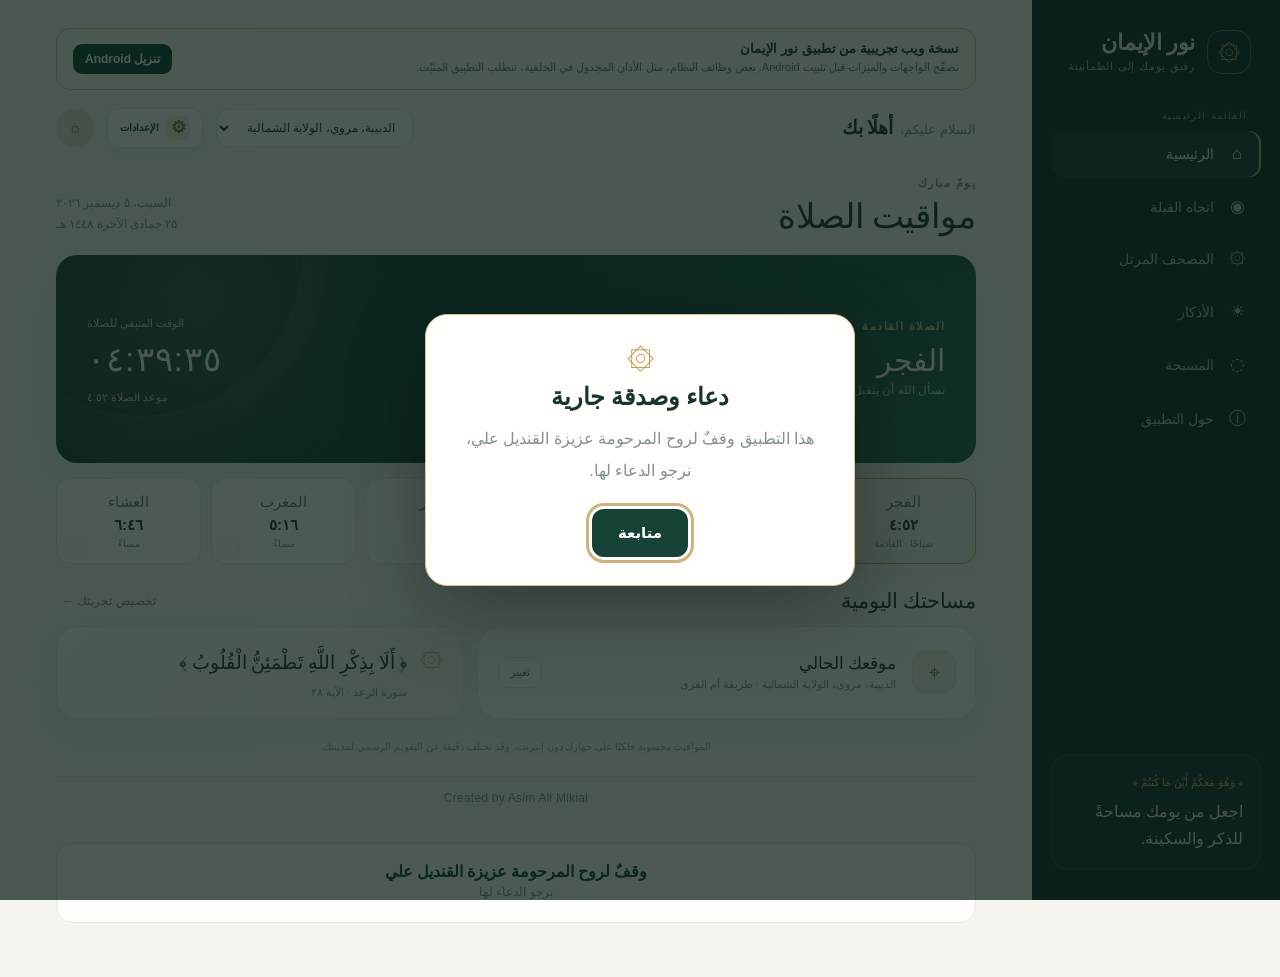
==== demo/index.html @ d931c69f "Add faithful interactive web demo of Android app" ====
<!doctype html>
<html lang="ar" dir="rtl">
<head>
<meta http-equiv="Content-Security-Policy" content="default-src 'self' data: blob: https:; script-src 'self'; style-src 'self' 'unsafe-inline' https://fonts.googleapis.com; font-src 'self' data: https://fonts.gstatic.com; img-src 'self' data: blob: https:; media-src 'self' data: blob: https:; connect-src 'self' https:; frame-src 'none'; object-src 'none'; base-uri 'self'; form-action 'self'">
<meta charset="utf-8">
<meta name="viewport" content="width=device-width,initial-scale=1">
<meta name="theme-color" content="#102c26">
<title>نور الإيمان | رفيق يومك</title>
<link rel="preconnect" href="https://fonts.googleapis.com">
<link rel="preconnect" href="https://fonts.gstatic.com" crossorigin>
<link href="https://fonts.googleapis.com/css2?family=Amiri:wght@400;700&family=Amiri+Quran&family=DM+Sans:wght@400;500;600;700&display=swap" rel="stylesheet">

<link rel="stylesheet" href="styles/noor-aliman.css">
<style>.web-demo-banner{display:flex;align-items:center;justify-content:space-between;gap:16px;margin:0 0 18px;padding:12px 16px;border:1px solid #d8c18e;border-radius:14px;background:#fbf7e9;color:#17352e}.web-demo-banner span{display:grid;gap:2px}.web-demo-banner strong{font-size:13px}.web-demo-banner small{font-size:11px;color:#65766d;line-height:1.7}.web-demo-banner a{white-space:nowrap;background:#174238;color:#fffefa;text-decoration:none;padding:8px 12px;border-radius:9px;font-size:12px;font-weight:700}@media(max-width:600px){.web-demo-banner{align-items:flex-start;flex-direction:column;gap:8px}.web-demo-banner a{align-self:flex-start}}</style></head>
<body>
<div class="shell">
<aside class="sidebar">
  <div class="brand"><div class="brand-mark">۞</div><div><strong>نور الإيمان</strong><small>رفيق يومك إلى الطمأنينة</small></div></div>
  <div><div class="nav-label">القائمة الرئيسية</div><nav class="nav">
    <button class="active" data-page="home"><i>⌂</i>الرئيسية</button><button data-page="qibla"><i>◉</i>اتجاه القبلة</button><button data-page="quran"><i>۞</i>المصحف المرتل</button><button data-page="adhkar"><i>☀</i>الأذكار</button><button data-page="tasbeeh"><i>◌</i>المسبحة</button><button data-page="about"><i>ⓘ</i>حول التطبيق</button>
  </nav></div>
  <div class="side-bottom"><span>﴿ وَهُوَ مَعَكُمْ أَيْنَ مَا كُنتُمْ ﴾</span><p>اجعل من يومك مساحةً للذكر والسكينة.</p></div>
</aside>
<main class="main">
  <div class="web-demo-banner" role="note"><span><strong>نسخة ويب تجريبية من تطبيق نور الإيمان</strong><small>تصفّح الواجهات والميزات قبل تثبيت Android. بعض وظائف النظام، مثل الأذان المجدول في الخلفية، تتطلب التطبيق المثبّت.</small></span><a href="https://github.com/asimalimikial-rgb/Noor-aliman/releases/tag/v1.22.2" target="_blank" rel="noopener">تنزيل Android</a></div>
  <header class="topbar"><div class="greeting">السلام عليكم،<strong>أهلًا بك</strong></div><div class="profile"><select class="city-select" aria-label="المدينة"></select><button class="settings-shortcut" type="button" data-page="settings" aria-label="فتح الإعدادات" title="الإعدادات"><span aria-hidden="true">⚙</span><small>الإعدادات</small></button><div class="avatar">☼</div></div></header>
  <section class="page active" id="home">
    <div class="title-row"><div><div class="eyebrow">يومٌ مبارك</div><h1>مواقيت الصلاة</h1></div><div class="date"><span id="gregDate"></span><br><span id="hijriDate"></span></div></div>
    <section class="hero"><div class="hero-copy"><div class="eyebrow">الصلاة القادمة</div><h2 id="nextName">المغرب</h2><p>نسأل الله أن يتقبل منكم صالح الأعمال</p></div><div class="countdown"><span>الوقت المتبقي للصلاة</span><strong id="timer">٠٢:١٨:٤٥</strong><small>بعد أذان المغرب يحلو الدعاء</small></div></section>
    <div class="prayer-strip" id="prayers">
      <div class="prayer"><span class="pname">الفجر</span><strong>٤:٣٨</strong><small>صباحًا</small></div><div class="prayer"><span class="pname">الشروق</span><strong>٥:٥٥</strong><small>صباحًا</small></div><div class="prayer"><span class="pname">الظهر</span><strong>١١:٣٦</strong><small>ظهرًا</small></div><div class="prayer"><span class="pname">العصر</span><strong>٢:٤٧</strong><small>عصرًا</small></div><div class="prayer next"><span class="pname">المغرب</span><strong>٥:٢٢</strong><small>مساءً · القادمة</small></div><div class="prayer"><span class="pname">العشاء</span><strong>٦:٣٦</strong><small>مساءً</small></div>
    </div>
    <div class="section-head"><h3>مساحتك اليومية</h3><button class="text-button" data-goto="settings">تخصيص تجربتك ←</button></div>
    <div class="grid-two"><article class="card location-card"><div class="mini-icon">⌖</div><div><h4>موقعك الحالي</h4><p id="locInfo"></p></div><button class="edit" data-goto="settings">تغيير</button></article><article class="card daily-verse"><div class="ornament">۞</div><div><blockquote>﴿ أَلَا بِذِكْرِ اللَّهِ تَطْمَئِنُّ الْقُلُوبُ ﴾</blockquote><small>سورة الرعد · الآية ٢٨</small></div></article></div>
    <p class="notice">المواقيت محسوبة فلكيًا على جهازك دون إنترنت، وقد تختلف دقيقة عن التقويم الرسمي لمدينتك.</p>
  </section>
  <section class="page" id="qibla"><div class="title-row"><div><div class="eyebrow">وجهتك إلى البيت الحرام</div><h1>اتجاه القبلة</h1></div><div class="pill">● محسوب فلكيًا</div></div><div class="card qibla-layout"><div class="compass"><span class="north">شمال</span><i class="needle" id="needle"></i><div class="kaaba">✦</div></div><div class="qibla-info"><div class="eyebrow">من موقعك الحالي</div><div class="big"><span id="qDeg"></span> <span id="qDir" style="font-size:15px;color:#82938b"></span></div><p>اتجه نحو السهم للوصول إلى القبلة.<br>المسافة إلى الكعبة المشرفة: <strong id="qDist"></strong></p><span class="pill" id="qCity"></span><p style="font-size:10px;margin-top:15px">حرّك الهاتف بشكل الرقم ٨ لمعايرة البوصلة عند الحاجة.</p><p class="compass-status" id="compassStatus" role="status" aria-live="polite">البوصلة غير مفعّلة</p><button class="compass-enable" id="compassCalibrate" type="button">إرشادات معايرة البوصلة</button><button class="compass-enable" id="compassPermission" type="button" hidden>تفعيل البوصلة</button></div></div><div class="qibla-actions"><button class="camera-cta" id="openQiblaCamera" type="button"><span aria-hidden="true">◉</span> عرض القبلة بالكاميرا</button><small>تعمل الكاميرا بعد إذنك فقط، ويمكن إغلاقها في أي وقت.</small></div><p class="notice">الزاوية محسوبة من الشمال الحقيقي بالدائرة العظمى إلى الكعبة.</p><div class="camera-ar" id="qiblaCamera" role="dialog" aria-modal="true" aria-label="اتجاه القبلة بالكاميرا" aria-hidden="true"><video id="qiblaCameraVideo" autoplay playsinline muted></video><div class="camera-ar-shade"></div><div class="camera-ar-top"><div><strong>اتبع السهم نحو القبلة</strong><small id="arCameraStatus" role="status">جارٍ فتح الكاميرا...</small></div><button class="camera-ar-close" id="closeQiblaCamera" type="button">إغلاق ×</button></div><div class="camera-ar-center" aria-hidden="true"><div class="camera-ar-ring"><div class="camera-ar-pointer" id="cameraArrow"><span class="camera-ar-pointerhead"></span><span class="camera-ar-pointershaft"></span></div><span class="camera-ar-marker">✦</span></div></div><div class="camera-ar-bottom"><span>اتجاه القبلة</span><strong id="arBearing"></strong><small>حرّك الهاتف ببطء حتى يستقر السهم باتجاه القبلة</small></div></div></section>
  <section class="page" id="quran">
    <div class="title-row quran-title-row"><div><div class="eyebrow">تلاوة وطمأنينة</div><h1>مصحف المدينة المنورة</h1></div><div class="rc-box"><select class="select" id="reciterSelect" aria-label="اختيار القارئ"><option value="ar.alafasy">مشاري العفاسي</option><option value="ar.abdurrahmaansudais">عبدالرحمن السديس</option><option value="ar.mahermuaiqly">ماهر المعيقلي</option></select><button class="select dl-open" id="dlOpen" type="button">⬇ تنزيل بدون إنترنت</button></div></div>
    <div class="quran-layout"><aside class="card surah-browser"><input class="surah-search" id="surahSearch" type="search" placeholder="ابحث عن سورة..." aria-label="ابحث عن سورة"><div class="surah-list" id="surahList"></div></aside>
      <article class="card quran-panel"><div class="page-navigation"><button id="previousPage" type="button">السابق</button><label class="page-jump">صفحة <input id="pageNumber" type="number" min="1" max="604" value="1" inputmode="numeric" aria-label="رقم الصفحة"> <span>من ٦٠٤</span></label><button id="goPage" type="button">اذهب</button><button id="nextPage" type="button">التالي</button></div><div class="quran-meta"><span id="pageSurahHeading">سورة الفاتحة</span><span id="pageInfo">صفحة ١</span></div><div class="player2"><button id="pPrev" type="button">السابقة</button><button id="pPlay" class="play" type="button" aria-label="تشغيل">▶</button><button id="pNext" type="button">التالية</button><div class="track"><i id="pBar" style="width:0"></i></div><select id="pRep" class="select" aria-label="تكرار الآية"><option value="1">تكرار ×١</option><option value="2">×٢</option><option value="3">×٣</option><option value="5">×٥</option></select><select id="pSpd" class="select" aria-label="السرعة"><option value="0.8">٠٫٨×</option><option value="1" selected>١×</option><option value="1.25">١٫٢٥×</option><option value="1.5">١٫٥×</option></select></div><p class="quran-status" id="quranStatus" role="status">يلزم الاتصال للتحميل أول مرة؛ الصفحات والتلاوات التي سبق تنزيلها تعمل دون اتصال.</p><div class="tafsir-tools"><label class="tafsir-switch" for="tafsirToggle"><input id="tafsirToggle" type="checkbox"><span>إظهار التفسير ومعاني الكلمات</span></label><span class="tafsir-hint" id="tafsirHint" role="status">اضغط على آية لعرض تفسيرها ومعاني الكلمات.</span></div><div class="mushaf-sheet" id="mushafSheet"><div class="mushaf-topline"><span id="mJuz"></span><span id="mSurah"></span></div><div class="mushaf-verses" id="pageVerses">نص الصفحة سيظهر هنا عند تحميله.</div><div class="mushaf-page-number" id="pageBadge">١</div></div><section class="tafsir-view" id="tafsirView" aria-live="polite" hidden><div class="tafsir-view-heading" id="tafsirAyahLabel"></div><details class="tafsir-card" open><summary>تفسير المختصر</summary><p id="tafsirMukhtasar">اختر آية لعرض التفسير.</p></details><details class="tafsir-card" open><summary>السراج في بيان غريب القرآن</summary><p id="tafsirSeraj">اختر آية لعرض معاني الكلمات.</p></details><p class="tafsir-source">النصوص من <a href="https://quranenc.com/ar/home" target="_blank" rel="noopener">موسوعة القرآن الكريم QuranEnc</a>، كما وردت من المصدر. المختصر والسراج، الإصدار 1.0.0.</p></section></article>
    </div><p class="notice">تُعرض الآيات صفحةً صفحةً وفق ترقيم مصحف المدينة (٦٠٤ صفحات). لتقرأ وتسمع بدون إنترنت، نزّل السورة من علامة ⬇ بجانبها أو من زر «تنزيل بدون إنترنت».</p>
  </section>
  <section class="page" id="adhkar"><div class="title-row"><div><div class="eyebrow" id="adHint"></div><h1 id="adTitle">أذكار الصباح</h1></div><button class="settings-close" type="button" data-goto="tasbeeh">فتح المسبحة ←</button></div>
<div class="ad-tabs"><button class="ad-tab active" data-tab="morning" type="button">☀ أذكار الصباح</button><button class="ad-tab" data-tab="evening" type="button">☾ أذكار المساء</button></div>
<div class="card ad-prog"><div class="ad-prog-top"><span id="adProg"></span><button class="reset" id="adReset" type="button">إعادة ضبط ↺</button></div><div class="track"><i id="adBar" style="width:0"></i></div></div>
<div id="adList" class="ad-list"></div><p class="notice">يُصفَّر العدّاد تلقائيًا كل يوم. الأذكار مختارة من الصحيحين والسنن، فراجع أهل العلم عند الحاجة.</p></section>
  <section class="page" id="tasbeeh"><div class="title-row"><div><div class="eyebrow">اذكر الله في كل حين</div><h1>المسبحة الإلكترونية</h1></div><button class="settings-close" type="button" data-goto="adhkar">العودة للأذكار ←</button></div><div class="card tasbeeh"><div class="counter" id="count">٠٠</div><div class="counter-label">سُبْحَانَ اللَّهِ وَبِحَمْدِهِ</div><button class="bead" id="bead" aria-label="تسبيحة جديدة">تسبيح</button><button class="reset" id="reset">إعادة ضبط العدّاد ↺</button></div></section>
  <section class="page" id="settings">
<div class="title-row settings-page-heading"><div><div class="eyebrow">مساحة التخصيص</div><h1>الإعدادات</h1><p class="subtext">إعدادات أساسية واضحة، مع خيارات متقدمة عند الحاجة.</p></div><button class="settings-close" type="button" data-goto="home" aria-label="إغلاق الإعدادات">إغلاق <span aria-hidden="true">×</span></button></div>
<div class="settings-toolbar card"><div class="settings-mode-row"><div><strong>الوضع الاحترافي</strong><small>إظهار التشخيص والضبط الفقهي والصوت المتقدم</small></div><label class="pro-switch" aria-label="تفعيل الوضع الاحترافي"><input class="toggle" id="proModeToggle" type="checkbox"></label></div><input class="settings-search" id="settingsSearch" type="search" placeholder="ابحث في الإعدادات: الأذان، العصر، الإشعارات..." aria-label="بحث في الإعدادات"></div>
<div class="card diag-card pro-only" id="proDiagCard" aria-live="polite"><div class="diag-row"><strong>حالة التنبيهات والتشخيص</strong><span class="diag-badge" id="diagBridgeBadge">جارٍ الفحص</span></div><div class="diag-status-grid"><div><small>المنبه الدقيق</small><strong id="diagExact">جارٍ الفحص</strong><button id="diagExactButton" type="button">إعدادات المنبه</button></div><div><small>الإشعارات</small><strong id="diagNotifications">جارٍ الفحص</strong><button id="diagNotificationButton" type="button">إعدادات الإشعارات</button></div><div><small>شاشة الأذان</small><strong id="diagFullscreen">جارٍ الفحص</strong><button id="diagFullscreenButton" type="button">إعدادات شاشة القفل</button></div><div><small>قيود البطارية</small><strong id="diagBattery">جارٍ الفحص</strong><button id="diagBatteryButton" type="button">إعدادات البطارية</button></div></div><small id="diagBridgeDetail">يتم فحص حالة أذونات أندرويد وسجل آخر تنبيه.</small><small id="diagBatteryHint" class="settings-help" role="status">إذا تأخر التنبيه، راجع إعدادات بطارية الشركة المصنّعة.</small><small id="diagLastAlarm">آخر حالة للجدولة: غير متاحة</small><button class="diag-test-button" id="diagTestAdhanButton" type="button">اختبار تشغيل الأذان</button></div>
<div class="card settings-list settings-hub">
<section class="settings-group basic-group" id="basicLocationGroup"><div class="settings-group-title">الموقع</div><div class="setting"><div><strong>المدينة والموقع</strong><small>الموقع المستخدم لحساب المواقيت والقبلة</small></div><select class="select" id="settingCity"></select></div></section>
<section class="settings-group basic-group" id="basicAdhanGroup"><div class="settings-group-title">الأذان والتنبيهات</div><div class="setting"><div><strong>تنبيهات الصلاة</strong><small>تشغيل الأذان عند دخول الوقت عبر أندرويد</small></div><input class="toggle" id="sNotify" type="checkbox"></div><div class="setting"><div><strong>التذكير قبل الصلاة</strong><small>إشعار عادي قبل الصلاة بعشر دقائق</small></div><input class="toggle" id="sReminder" type="checkbox"></div><div class="setting"><div><strong>صوت الأذان</strong><small>تسجيلات محلية؛ الدوحة توفر تسجيلاً مستقلاً لكل صلاة</small></div><div class="sound-controls"><select class="select" id="sAdhanSound" aria-label="اختيار صوت الأذان"><option value="doha" selected>أذان الدوحة · تسجيل مستقل لكل صلاة</option><option value="classic">الأذان الكامل</option><option value="aqib">أذان عقيب عزيز</option><option value="short">أذان مختصر</option><option value="azemmour">أذان أزمور</option><option value="makkah">أذان مكة</option><option value="quseir">أذان القصير · البحر الأحمر</option></select><button class="sound-preview" id="previewAdhan" type="button">تجربة</button></div></div></section>
<section class="settings-group basic-group" id="basicDhikrGroup"><div class="settings-group-title">تذكير الأذكار</div><div class="setting setting-head"><div><strong>التسبيح الدوري</strong><small>تنبيه ذكر يتكرر خلال الفترة التي تحددها</small></div><input class="toggle" id="tsOn" type="checkbox"></div></section>
<section class="settings-group basic-group" id="basicAppearanceGroup"><div class="settings-group-title">المظهر واللغة</div><div class="setting"><div><strong>الوضع الليلي</strong><small>ألوان مريحة للقراءة في الإضاءة المنخفضة</small></div><input class="toggle" id="darkToggle" type="checkbox"></div><div class="setting"><div><strong>اللغة</strong><small>لغة واجهة التطبيق</small></div><select class="select" id="sLang"><option>العربية</option><option disabled>English (قريبًا)</option></select></div></section>
<section class="settings-group pro-only" id="proFiqhGroup"><div class="settings-group-title">الضبط الفقهي الدقيق <span class="pro-tag">احترافي</span></div><div class="setting"><div><strong>طريقة حساب المواقيت</strong><small>الهيئة المعتمدة لحساب الفجر والعشاء</small></div><select class="select" id="sMethod"><option value="auto">تلقائي</option><option value="mwl">رابطة العالم الإسلامي</option><option value="umm">أم القرى</option><option value="egypt">الهيئة المصرية العامة للمساحة</option><option value="karachi">جامعة العلوم الإسلامية بكراتشي</option></select></div><div class="setting"><div><strong>مذهب صلاة العصر</strong><small>الجمهور أو الحنفي</small></div><select class="select" id="sAsr"><option value="std">الجمهور (ظل المثل)</option><option value="hanafi">حنفي (ظل المثلين)</option></select></div><div class="setting pro-only"><div><strong>التشغيل المتواصل للقرآن</strong><small>الانتقال تلقائياً إلى الصفحة التالية</small></div><input class="toggle" id="sCont" type="checkbox"></div></section>
<section class="settings-group pro-only" id="proDhikrGroup"><div class="settings-group-title">تفاصيل منبه الذكر <span class="pro-tag">احترافي</span></div><div class="setting"><div><strong>التكرار</strong><small id="tsState"></small></div><select class="select" id="tsEvery"></select></div><div class="setting"><div><strong>نوع الذكر</strong><small>اختر الصيغة الصوتية</small></div><select class="select" id="tsType"></select></div><div class="setting"><div><strong>فترة العمل (من / إلى)</strong><small>ساعة بداية ونهاية التنبيه</small></div><div class="sound-controls"><input class="select" id="tsFrom" type="time"><input class="select" id="tsTo" type="time"></div></div><div class="setting"><div><strong>مستوى الصوت <span id="tsVolPct">60%</span></strong><small>مستوى معاينة الذكر وتشغيله</small></div><div class="sound-controls"><input id="tsVol" type="range" min="0.1" max="1" step="0.05"><button class="sound-preview" id="tsTest" type="button">تجربة</button></div></div></section>
<section class="settings-group pro-only" id="proAudioGroup"><div class="settings-group-title">تخصيص الصوت <span class="pro-tag">احترافي</span></div><p class="settings-help">يمكنك اختيار صوت مستقل للفجر، أو تركه تابعاً لصوت الأذان العام. مستوى صوت الأذان هنا مستقل عن مستوى الوسائط العام في الهاتف.</p><div class="setting"><div><strong>صوت أذان الفجر</strong><small>اختيار مستقل عن بقية الصلوات</small></div><div class="sound-controls"><select class="select" id="sFajrAdhanSound" aria-label="اختيار صوت أذان الفجر"><option value="same">اتباع صوت الأذان العام</option><option value="doha">أذان الدوحة · الفجر</option><option value="classic">الأذان الكامل</option><option value="aqib">أذان عقيب عزيز</option><option value="short">أذان مختصر</option><option value="azemmour">أذان أزمور</option><option value="makkah">أذان مكة</option><option value="quseir">أذان القصير · البحر الأحمر</option></select><button class="sound-preview" id="previewFajrAdhan" type="button">تجربة</button></div></div><div class="setting"><div><strong>مستوى صوت الأذان <span id="adhanVolumePct">100%</span></strong><small>تحكم مستقل في صوت الأذان دون تغيير مستوى الهاتف</small></div><input id="adhanVolume" type="range" min="0" max="1" step="0.05" value="1" aria-label="مستوى صوت الأذان"></div></section>
</div><p class="notice"><button class="text-button" data-goto="about">عن التطبيق والمصادر والتراخيص ←</button></p><p class="notice">تُحفظ إعداداتك تلقائياً على الجهاز. قد تتأثر التنبيهات بقيود النظام وتوفير الطاقة.</p><p class="notice">تسجيلات الأذان محفوظة محلياً؛ راجع AUDIO-LICENSES.md لمصادرها وتراخيصها.</p></section>
 <section class="page" id="about"><div class="title-row"><div><div class="eyebrow">معلومات ومصادر</div><h1>عن التطبيق</h1></div></div><div class="info-grid"><article class="card info-card"><h3>نور الإيمان</h3><p>رفيق يومي لمواقيت الصلاة، واتجاه القبلة، والقرآن الكريم، والأذكار والمسبحة. المواقيت والقبلة تُحسبان على الجهاز، وقد تختلف المواقيت قليلًا عن التقويم الرسمي.</p></article><article class="card info-card"><h3>الخصوصية والعمل دون اتصال</h3><p id="aboutOfflineInfo">لا يتطلب التطبيق حسابًا. إعداداتك وموقعك المحفوظ والتنزيلات تبقى على هذا الجهاز. تنزيل التلاوات والنصوص يحتاج اتصالًا أول مرة؛ ما تم تنزيله يُحفظ محليًا للاستخدام دون اتصال. <a href="https://github.com/asimalimikial-rgb/Noor-aliman/blob/main/PRIVACY.md" target="_blank" rel="noopener">اقرأ سياسة الخصوصية التفصيلية</a>.</p></article><article class="card info-card"><h3>مصادر أصوات الأذكار</h3><p>مقاطع سبحان الله والحمد لله والله أكبر من <a href="https://audio.com/hasibahmed868/audio/tasbeeh-subhanallah-tahmeed-alhamdulillah-tahleel-la-ilaha-illallah-takbeer-allahu-akbar" target="_blank" rel="noopener">Audio.com، للمستخدم hasibahmed868</a>، بترخيص CC0 1.0. عبارة الصلاة على النبي «صَلُّوا عَلَى رَسُولِ اللَّهِ» محفوظة كتسجيل أصلي قدّمه صاحب التطبيق وتعمل دون اتصال على Android.</p></article><article class="card info-card"><h3>مصادر القرآن والتلاوات</h3><p>عرض النص القرآني والتلاوات عبر <a href="https://quran.com" target="_blank" rel="noopener">Quran.com</a>، والتلاوات عبر <a href="https://everyayah.com" target="_blank" rel="noopener">EveryAyah</a>. حقوق التسجيلات لأصحابها ومزوديها، وتخضع لشروطهم.</p></article><article class="card info-card"><h3>التنبيهات</h3><p>تنبيهات الأذان والتذكير والتسبيح الدوري على أندرويد تحتاج أذونات الإشعارات والتنبيهات الدقيقة. قد يقيّد نظام التشغيل أوقات التنبيه عند تفعيل أوضاع توفير الطاقة.</p></article></div><p class="notice">Created by Asim Ali Mikial. لا يدّعي التطبيق ملكية النصوص القرآنية أو تسجيلات التلاوة.</p></section>
<footer class="creator" dir="ltr">Created by Asim Ali Mikial</footer>
 </main>
<nav class="mobile-nav"><button class="active" data-page="home"><i>⌂</i>الرئيسية</button><button data-page="qibla"><i>🧭</i>القبلة</button><button data-page="quran"><i>📖</i>القرآن</button><button data-page="adhkar"><i>☀</i>الأذكار والتسبيح</button><button data-page="settings"><i>⚙</i>الضبط</button></nav>
</div><div class="toast" id="toast"></div>
<aside class="floating-player" id="floatingPlayer" aria-label="مشغل التلاوة" hidden>
  <div class="fp-controls"><button id="fpPrev" type="button" aria-label="الآية السابقة" title="الآية السابقة">⏮</button><button class="fp-toggle" id="fpPlay" type="button" aria-label="استمرار التلاوة">▶</button><button id="fpNext" type="button" aria-label="الآية التالية" title="الآية التالية">⏭</button></div>
  <div class="fp-info"><div class="fp-title" id="fpTitle">التلاوة</div><div class="fp-track" role="progressbar" aria-label="تقدم التلاوة"><i id="fpBar"></i></div></div>
  <span class="fp-reciter" id="fpReciter"></span>
</aside>
<div class="dl-modal" id="dlModal" hidden><div class="dl-sheet card" role="dialog" aria-label="التنزيل للاستماع بدون إنترنت">
<div class="dl-head"><strong>تنزيل للاستماع والقراءة بدون إنترنت</strong><button class="reset" id="dlClose" type="button" aria-label="إغلاق">✕</button></div>
<label>القارئ<select class="select" id="dlRec"></select></label>
<label>السورة<select class="select" id="dlSurah"></select></label>
<div class="dl-actions"><button class="dl-btn" id="dlOne" type="button">تنزيل السورة</button><button class="dl-btn alt" id="dlAll" type="button">تنزيل المصحف كاملًا</button></div>
<div id="dlFree"></div>
<div class="dl-prog" id="dlProg" hidden><div class="track"><i id="dlBar"></i></div><div id="dlTxt"></div><button class="reset" id="dlStop" type="button" hidden>إيقاف التنزيل</button></div>
<div class="dl-sub">المحمَّل على جهازك</div><div id="dlList"></div>
<p class="dl-note">التنزيل يكون سورةً كاملة فقط، ولا يوجد تنزيل لآية منفردة. مصادر الصوت Quran.com وEveryAyah، وحقوق التسجيلات لأصحابها. يلزم الاتصال للتنزيل أول مرة، وتُحفظ الملفات على جهازك.</p>
</div></div>



<script src="scripts/app.js"></script>
<script src="scripts/tafsir-ui.js"></script>
<script src="scripts/compass.js"></script>
<script src="enhancements.js"></script>
</body>
</html>
---- demo/styles/noor-aliman.css ----
:root{--ink:#17352e;--muted:#81928b;--green:#174238;--green2:#22594b;--gold:#caa766;--cream:#f7f5ef;--paper:#fffefa;--line:#e9e7de;--soft:#edf3ee;--shadow:0 18px 50px #17352e0d}*{box-sizing:border-box}body{margin:0;background:var(--cream);color:var(--ink);font-family:"DM Sans","Amiri",sans-serif;min-height:100vh}button,select{font:inherit}button{cursor:pointer}.shell{max-width:1420px;margin:auto;min-height:100vh;display:grid;grid-template-columns:248px 1fr;background:var(--cream)}.sidebar{background:#102c26;color:#e6e9df;padding:30px 19px;display:flex;flex-direction:column;gap:36px;position:sticky;top:0;height:100vh}.brand{display:flex;align-items:center;gap:12px;padding:0 10px}.brand-mark{width:44px;height:44px;border:1px solid #caa76677;border-radius:15px;display:grid;place-items:center;color:var(--gold);font-size:23px}.brand strong{display:block;font-family:Amiri,serif;font-size:22px;font-weight:700}.brand small{color:#9caca4;font-size:11px;letter-spacing:.07em}.nav-label{color:#84978e;font-size:10px;letter-spacing:.12em;padding:0 14px;margin-bottom:10px}.nav{display:grid;gap:6px}.nav button{border:0;background:none;color:#aebbb3;text-align:right;padding:13px 14px;border-radius:12px;display:flex;align-items:center;gap:13px;font-size:14px;transition:.2s}.nav button:hover,.nav button.active{background:#ffffff12;color:#f7f4ea}.nav button.active{box-shadow:inset -2px 0 var(--gold)}.nav i{font-style:normal;width:20px;text-align:center;font-size:17px}.side-bottom{margin-top:auto;padding:17px;border:1px solid #ffffff18;border-radius:16px;background:#ffffff08}.side-bottom span{color:var(--gold);font-size:11px}.side-bottom p{margin:8px 0 0;font:16px/1.7 Amiri,serif;color:#e9e8dc}.main{padding:28px 42px 44px;min-width:0}.topbar{display:flex;justify-content:space-between;align-items:center;margin-bottom:29px}.greeting{font-size:13px;color:var(--muted)}.greeting strong{font-family:Amiri,serif;color:var(--ink);font-size:19px;margin-right:7px}.profile{display:flex;align-items:center;gap:13px}.city-select{border:1px solid var(--line);background:var(--paper);border-radius:12px;padding:10px 13px;color:var(--ink);font-size:12px}.avatar{width:38px;height:38px;background:#e9dfca;border-radius:50%;display:grid;place-items:center;color:#775e31}.page{display:none;animation:appear .3s ease}.page.active{display:block}@keyframes appear{from{opacity:0;transform:translateY(5px)}to{opacity:1;transform:none}}.eyebrow{color:#9a8357;text-transform:uppercase;font-size:11px;letter-spacing:.13em;font-weight:600}.title-row{display:flex;justify-content:space-between;align-items:end;margin-bottom:19px}.title-row h1{font:34px/1.15 Amiri,serif;margin:7px 0 0}.date{font-size:12px;color:var(--muted);text-align:left;line-height:1.8}.hero{position:relative;overflow:hidden;background:linear-gradient(115deg,#143c32,#1f5848);border-radius:21px;padding:27px 31px;color:#fbf8ee;min-height:208px;display:grid;grid-template-columns:1.15fr .85fr;align-items:center;box-shadow:var(--shadow)}.hero:after{content:"";position:absolute;width:320px;height:320px;border:1px solid #c9aa6630;border-radius:50%;left:-75px;top:-160px;box-shadow:0 0 0 24px #c9aa6607,0 0 0 48px #c9aa6607}.hero-copy{position:relative;z-index:1}.hero-copy .eyebrow{color:#d5bc85}.hero h2{font:30px/1.2 Amiri,serif;margin:10px 0 4px}.hero p{font-size:12px;color:#c3d0c8;margin:0}.countdown{text-align:left;position:relative;z-index:1}.countdown span{font-size:11px;color:#c1d0c7}.countdown strong{display:block;font-size:34px;direction:ltr;letter-spacing:.03em;font-weight:500;margin:8px 0}.countdown small{font-size:11px;color:#d3c59f}.prayer-strip{display:grid;grid-template-columns:repeat(6,1fr);gap:10px;margin:15px 0 25px}.prayer{background:var(--paper);border:1px solid var(--line);border-radius:14px;padding:14px 8px;text-align:center;min-width:0;transition:.2s}.prayer.next{background:#e8f0e9;border-color:#c5d8c9}.prayer .pname{font:15px Amiri,serif;color:#667970}.prayer strong{font-size:15px;display:block;margin-top:5px;direction:ltr}.prayer small{display:block;color:#82938b;font-size:10px;margin-top:4px}.section-head{display:flex;justify-content:space-between;align-items:center;margin:0 0 12px}.section-head h3{font:21px Amiri,serif;margin:0}.text-button{border:0;background:none;color:#9a8357;font-size:12px}.grid-two{display:grid;grid-template-columns:1.1fr .9fr;gap:15px}.card{background:var(--paper);border:1px solid var(--line);border-radius:17px;padding:19px;box-shadow:var(--shadow)}.location-card{display:flex;align-items:center;gap:16px}.mini-icon{width:44px;height:44px;border-radius:14px;background:#f3eee1;display:grid;place-items:center;font-size:20px;color:#947747}.location-card h4,.reciter h4{margin:0 0 4px;font:17px Amiri,serif}.location-card p,.reciter p{margin:0;color:var(--muted);font-size:11px}.location-card .edit{margin-right:auto;border:1px solid var(--line);background:white;border-radius:10px;padding:8px 11px;color:#61746b;font-size:11px}.daily-verse{display:flex;gap:13px;align-items:flex-start}.daily-verse .ornament{font-size:24px;color:var(--gold)}.daily-verse blockquote{margin:0;font:19px/1.8 Amiri,serif}.daily-verse small{display:block;color:var(--muted);font-size:11px;margin-top:6px}.content-card{margin-top:22px;min-height:300px}.subtext{font-size:12px;color:var(--muted);margin-top:5px}.qibla-layout{display:grid;grid-template-columns:1fr 1fr;gap:24px;align-items:center;margin-top:19px}.compass{width:min(270px,75vw);aspect-ratio:1;border:1px solid #d9d7cd;border-radius:50%;margin:auto;display:grid;place-items:center;position:relative;background:radial-gradient(circle,#fffefa 47%,#f5f2e8 48%,#fffefa 49%,#fffefa 64%,#ece9df 65%,#fffefa 66%)}.compass:before,.compass:after{content:"";position:absolute;background:#d4d0c4}.compass:before{height:1px;width:87%}.compass:after{width:1px;height:87%}.compass .north{position:absolute;top:13px;color:#9b8555;font-size:11px}.needle{position:absolute;width:4px;height:87px;top:44px;border-radius:9px;background:linear-gradient(var(--gold) 0 50%,#b8c5be 50%);transform-origin:50% 100%;transform:rotate(38deg);z-index:2}.kaaba{z-index:3;width:46px;height:46px;background:#24483d;border:4px solid #c5a566;border-radius:12px;color:#e8d5a2;display:grid;place-items:center;font-size:21px;box-shadow:0 5px 15px #17352e25}.qibla-info .big{font-size:37px;font-weight:500;letter-spacing:-.03em}.qibla-info p{color:var(--muted);font-size:13px;line-height:1.8}.pill{display:inline-flex;padding:7px 10px;background:#edf3ee;color:#39735a;border-radius:99px;font-size:11px;align-items:center;gap:6px}.quran-reader{background:#f7f3e8;border:1px solid #e9dfc7;border-radius:17px;padding:24px 19px;text-align:center;margin-top:17px}.surah-title{font:22px Amiri,serif}.surah-sub{color:#99865d;font-size:11px;margin:4px 0 14px}.ayah{font:23px/2 Amiri,serif;margin:5px auto;max-width:650px;color:#294238}.ayah.highlight{color:#a37e39;text-decoration:underline;text-decoration-color:#d9c894;text-underline-offset:6px}.player{display:flex;align-items:center;gap:13px;max-width:550px;margin:17px auto 0}.play{border:0;background:var(--green);color:white;width:42px;height:42px;border-radius:50%;font-size:15px}.track{height:4px;background:#ddd7c8;flex:1;border-radius:5px;overflow:hidden}.track i{display:block;width:33%;height:100%;background:var(--gold);transition:width .4s}.player time{font-size:10px;color:#718078;direction:ltr}.tasbeeh{display:grid;place-items:center;gap:17px;padding:28px}.counter{font-size:55px;color:var(--green);font-weight:500}.counter-label{font:23px Amiri,serif}.bead{width:132px;height:132px;border-radius:50%;border:0;background:radial-gradient(circle at 35% 25%,#3d7561,#143c32 70%);box-shadow:inset 4px 4px 10px #ffffff22,0 12px 24px #17352e22;color:#f4e8c9;font-size:28px}.reset{border:0;background:none;color:#8b978f;font-size:12px}.settings-list{display:grid;gap:0}.setting{display:flex;align-items:center;justify-content:space-between;border-bottom:1px solid var(--line);padding:16px 0}.setting:last-child{border:0}.setting strong{display:block;font:16px Amiri,serif}.setting small{color:var(--muted);font-size:11px}.toggle{appearance:none;width:40px;height:23px;background:#d6dbd5;border-radius:99px;position:relative;cursor:pointer;transition:.2s}.toggle:checked{background:#5b8a70}.toggle:before{content:"";position:absolute;background:white;width:17px;height:17px;top:3px;right:3px;border-radius:50%;transition:.2s;box-shadow:0 1px 3px #0002}.toggle:checked:before{right:20px}.select{border:1px solid var(--line);background:white;color:var(--ink);border-radius:9px;padding:8px 10px;font-size:12px}.notice{text-align:center;font-size:10px;color:#99a29c;margin:22px 0 0}.mobile-nav{display:none}.toast{position:fixed;bottom:24px;left:50%;transform:translate(-50%,20px);background:#153b31;color:white;padding:11px 17px;border-radius:12px;font-size:12px;opacity:0;pointer-events:none;transition:.25s;z-index:9;box-shadow:0 8px 24px #0002}.toast.show{opacity:1;transform:translate(-50%,0)}
.dark{--muted:#adbbb3}.dark .eyebrow{color:#dfc27c}.dark .text-button{color:#e0c37e}.dark .date{color:#b3c1b8}.dark .select,.dark .city-select{background:#263b34;color:#e7e9df;border-color:#43564c}.dark .prayer:not(.next){background:#20332c}.dark .prayer .pname{color:#b9c9c0}.dark .prayer strong{color:#f1eee3}.dark .prayer small{color:#a9b8b0}.dark .setting{border-color:var(--line)}.dark .mobile-nav{background:#20332c;border-color:#35453d}.dark .mobile-nav button{color:#adbcb4}
.quran-layout{display:grid;grid-template-columns:250px 1fr;gap:15px;align-items:start}.surah-browser{padding:12px}.surah-search{width:100%;border:1px solid var(--line);background:var(--paper);color:var(--ink);padding:11px 12px;border-radius:10px;margin-bottom:9px;outline:none}.surah-search:focus{border-color:var(--gold)}.surah-list{display:grid;gap:4px;max-height:520px;overflow:auto}.surah-option{border:0;background:transparent;color:var(--ink);border-radius:9px;padding:9px 8px;display:flex;align-items:center;gap:9px;text-align:right;font-size:13px}.surah-option:hover,.surah-option.active{background:var(--soft);color:var(--green)}.surah-number{width:25px;height:25px;border:1px solid var(--line);border-radius:8px;display:grid;place-items:center;font-size:10px;color:var(--muted);flex:none}.surah-option.active .surah-number{background:var(--green);border-color:var(--green);color:white}.quran-meta{display:flex;justify-content:space-between;align-items:center;color:var(--muted);font-size:11px;margin-bottom:12px}.ayahs{font:24px/2.35 Amiri,serif;text-align:justify;color:#294238}.ayah-verse{cursor:pointer;border-radius:7px;padding:0 2px}.ayah-verse:hover,.ayah-verse.active{background:#eadfbe;color:#715a2c}.quranAudio{display:block;width:100%;height:44px;margin-top:18px}.quran-status{font-size:11px;color:var(--muted);min-height:18px;margin:9px 0 0}.quran-status.error{color:#a14b3c}.dark .surah-search{background:#263b34;color:#e7e9df;border-color:#43564c}.dark .surah-option{color:#e7e9df}.dark .surah-option:hover,.dark .surah-option.active{background:#29443a;color:#f0d99e}.dark .ayahs{color:#e7e3d5}.dark .ayah-verse:hover,.dark .ayah-verse.active{background:#4a4434;color:#f0d99e}
.page-navigation{display:flex;justify-content:center;align-items:center;gap:8px;flex-wrap:wrap;margin-bottom:14px}.page-navigation button{border:1px solid var(--line);background:var(--paper);color:var(--ink);border-radius:9px;padding:8px 12px;font-size:12px}.page-navigation button:hover{border-color:var(--gold)}.page-navigation button:disabled{opacity:.45;cursor:not-allowed}.page-jump{display:flex;align-items:center;gap:7px;font-size:12px;color:var(--muted)}.page-jump input{width:74px;border:1px solid var(--line);background:var(--paper);color:var(--ink);border-radius:9px;padding:8px;text-align:center;font:inherit}.quran-panel{padding:20px}.quran-panel .quran-meta{margin:0 2px 10px}.quran-panel .quran-meta span:first-child{font:18px Amiri,serif;color:var(--ink)}.mushaf-sheet{max-width:580px;min-height:820px;margin:12px auto 0;padding:24px 36px 52px;position:relative;background:#fffcf3;border:3px double #bca66f;border-radius:13px;box-shadow:inset 0 0 0 5px #f9f3e5,0 8px 25px #493b1a0a}.mushaf-topline{text-align:center;color:#b79b5e;font-size:16px;letter-spacing:.5em;margin-bottom:16px}.mushaf-verses{font:25px/2.05 Amiri,serif;text-align:justify;color:#203d31;direction:rtl}.mushaf-surah-title{text-align:center;font:20px Amiri,serif;color:#725d32;margin:14px 0 8px;padding:7px;border-block:1px solid #d9c99e}.mushaf-ayah{cursor:pointer;border-radius:5px;padding:0 1px}.mushaf-ayah:hover,.mushaf-ayah.active{background:#eadfbe;color:#715a2c}.mushaf-page-number{position:absolute;bottom:11px;left:50%;transform:translateX(-50%);min-width:38px;padding:5px 9px;border:1px solid #c7b27d;border-radius:50%;background:#fffcf3;text-align:center;color:#725d32;font-size:12px}
@media(max-width:900px){.shell{grid-template-columns:205px 1fr}.sidebar{padding:25px 13px}.main{padding:25px 24px}.hero{padding:24px}.prayer-strip{gap:7px}.prayer{padding:12px 5px}}
@media(max-width:650px){body{background:#f7f5ef}.shell{display:block;padding-bottom:76px}.sidebar{display:none}.main{padding:18px 17px 30px}.topbar{margin-bottom:22px}.settings-shortcut{flex:none}.greeting{font-size:11px}.greeting strong{font-size:17px}.city-select{padding:9px;font-size:11px;max-width:135px}.avatar{display:none}.title-row{align-items:end}.title-row h1{font-size:29px}.date{font-size:10px}.hero{grid-template-columns:1fr 1fr;min-height:176px;padding:20px 17px;border-radius:18px}.hero h2{font-size:25px}.hero-copy p{font-size:10px}.countdown strong{font-size:26px}.countdown span,.countdown small{font-size:9px}.prayer-strip{grid-template-columns:repeat(3,1fr);gap:8px;margin-bottom:20px}.prayer{padding:10px 6px}.prayer .pname{font-size:14px}.prayer strong{font-size:14px}.section-head h3{font-size:19px}.grid-two{grid-template-columns:1fr;gap:10px}.card{padding:15px}.location-card p{font-size:10px}.daily-verse blockquote{font-size:17px}.content-card{margin-top:19px}.qibla-layout{grid-template-columns:1fr;text-align:center}.compass{width:min(230px,67vw)}.qibla-info .big{font-size:32px}.quran-layout{grid-template-columns:1fr}.surah-browser{padding:10px}.surah-list{max-height:210px;grid-template-columns:repeat(2,minmax(0,1fr))}.surah-option{font-size:12px}.quran-reader{padding:20px 12px}.ayahs{font-size:21px;line-height:2.25}.quran-title-row .select{max-width:156px;font-size:10px}.quranAudio{height:42px}.page-navigation{gap:5px}.page-navigation button{padding:7px 9px;font-size:10px}.page-jump{gap:4px;font-size:10px}.page-jump input{width:58px;padding:7px 4px}.quran-panel{padding:12px}.mushaf-sheet{min-height:500px;padding:19px 17px 45px;border-width:2px}.mushaf-verses{font-size:22px;line-height:2}.mushaf-surah-title{font-size:18px}.mushaf-topline{margin-bottom:10px}.mobile-nav{position:fixed;display:flex;z-index:5;bottom:0;right:0;left:0;height:68px;background:#fffefa;border-top:1px solid var(--line);justify-content:space-around;align-items:center;padding:4px 3px env(safe-area-inset-bottom);box-shadow:0 -8px 24px #17352e0a}.mobile-nav button{border:0;background:none;color:#84928b;display:grid;justify-items:center;gap:3px;font-size:9px;min-width:52px}.mobile-nav button i{font-style:normal;font-size:19px}.mobile-nav button.active{color:var(--green)}
.settings-shortcut{display:inline-flex;align-items:center;justify-content:center;gap:7px;min-height:40px;padding:0 12px;border:1px solid var(--line);border-radius:12px;background:var(--paper);color:var(--green);font:600 12px "DM Sans",Amiri,sans-serif;box-shadow:0 3px 12px #17352e0a;transition:background .2s,border-color .2s,transform .2s}
.settings-shortcut span{display:grid;place-items:center;width:24px;height:24px;border-radius:8px;background:#f3eee1;color:#8b7040;font-size:17px}
.settings-shortcut:hover,.settings-shortcut.active{border-color:#caa766;background:#f8f4e9}
.settings-shortcut:focus-visible{outline:3px solid #caa76688;outline-offset:2px}
@media(max-width:650px){.settings-shortcut{width:40px;min-width:40px;height:40px;padding:0;border-radius:12px}.settings-shortcut small{display:none}.profile{gap:8px}}
.notice{font-size:9px}.tasbeeh{padding:20px}.counter{font-size:48px}}
@media(max-width:650px){.quran-panel{order:1}.surah-browser{order:2}.surah-list{max-height:180px}.mushaf-sheet{min-height:620px}}

body.dark{--cream:#182722;--paper:#20332c;--ink:#e7e9df;--line:#35453d}
.dark .mushaf-sheet{background:#1b2b25;border-color:#6b5f3d;box-shadow:inset 0 0 0 5px #22362e}.dark .mushaf-verses{color:#e7e3d5}.dark .mushaf-page-number{background:#1b2b25;color:#e0c37e}.dark .mushaf-topline{color:#d5bc85}
.mushaf-sheet{min-height:0;padding:20px 30px 54px}.mushaf-topline{display:flex;justify-content:space-between;letter-spacing:0;font:17px "Amiri Quran",Amiri,serif;border-bottom:1px solid #d9c99e;padding-bottom:8px}
.mushaf-verses{font:25px/1 "Amiri Quran",Amiri,serif;text-align:initial;direction:rtl}
.mline{display:flex;align-items:center;justify-content:space-between;gap:.2em;height:2.15em;white-space:nowrap}
.mushaf-sheet.narrow .mushaf-verses{padding:0 8%}.mushaf-sheet.narrow .mline{justify-content:center;gap:.4em}
.mline.title{justify-content:center;font-size:.9em;color:#725d32;border-block:1px solid #d9c99e;background:#f6efd9;border-radius:6px;margin:.2em 0}.dark .mline.title{background:#26372f;color:#e0c37e}
.mline.bsm{justify-content:center}.w{cursor:pointer;border-radius:5px}.w:hover,.w.active{background:#eadfbe;color:#715a2c}.dark .w:hover,.dark .w.active{background:#4a4434;color:#f0d99e}
.aend{display:inline-grid;place-items:center;font:.6em "DM Sans",sans-serif;min-width:1.9em;height:1.9em;border:1px solid #c7b27d;border-radius:50%;color:#8a713b;cursor:pointer}
.flow{text-align:justify;line-height:2.2;font-size:1em}
.player2{display:flex;align-items:center;gap:8px;margin:6px auto 4px;max-width:620px;flex-wrap:wrap;justify-content:center}.player2 button:not(.play){border:1px solid var(--line);background:var(--paper);color:var(--ink);border-radius:9px;padding:8px 11px;font-size:12px}.player2 .track{min-width:90px}.player2 .select{padding:7px 6px}
.creator{margin-top:24px;padding:14px 0 4px;border-top:1px solid var(--line);text-align:center;color:var(--muted);font:12px "DM Sans",sans-serif;letter-spacing:.02em}
.sound-controls{display:flex;align-items:center;justify-content:flex-end;gap:7px;max-width:58%}.sound-controls .select{max-width:210px;min-width:0}.sound-preview{border:1px solid var(--line);border-radius:9px;background:var(--paper);color:var(--ink);padding:8px 10px;font-size:12px;white-space:nowrap}
@media(max-width:650px){.sound-controls{gap:5px;max-width:62%;flex-wrap:wrap}.sound-controls .select{max-width:100%;font-size:11px}.sound-preview{padding:7px 8px;font-size:11px}}
@media(max-width:650px){.mushaf-sheet{padding:14px 10px 48px}}

.ad-tabs{display:flex;gap:8px;margin-bottom:14px}.ad-tab{flex:1;border:1px solid var(--line);background:var(--paper);color:var(--ink);border-radius:12px;padding:12px;font:600 14px "DM Sans",Amiri,sans-serif}.ad-tab.active{background:var(--green);border-color:var(--green);color:#fff}
.ad-prog{padding:14px 16px;margin-bottom:14px}.ad-prog-top{display:flex;justify-content:space-between;align-items:center;margin-bottom:10px;font-size:13px;color:var(--muted)}.ad-prog .track{display:block;height:6px}
.ad-list{display:grid;gap:12px}.dhikr{background:var(--paper);border:1px solid var(--line);border-radius:16px;padding:18px 18px 14px;box-shadow:var(--shadow);transition:.2s}.dhikr.done{opacity:.6;background:#eef4ee}.dark .dhikr.done{background:#243a31}
.dhikr-text{font:24px/2.1 "Amiri Quran",Amiri,serif;text-align:center;color:var(--ink)}.dhikr-src{text-align:center;font-size:11px;color:var(--muted);margin:6px 0 12px}
.dhikr-row{display:flex;align-items:center;justify-content:space-between;gap:12px}.dhikr-btn{flex:1;border:0;background:var(--green);color:#fff;border-radius:12px;padding:13px;font:600 14px "DM Sans",Amiri,sans-serif}.dhikr.done .dhikr-btn{background:#6f9a82}
.dhikr-cnt{min-width:74px;text-align:center;font-size:16px;color:var(--green);direction:ltr;font-weight:600}.dark .dhikr-cnt{color:#e0c37e}
.setting-head{background:#f3eee1;margin:0 -19px;padding:16px 19px;border-radius:12px}.dark .setting-head{background:#26372f}input[type=range]{accent-color:var(--green);width:120px}input[type=time].select{padding:6px}
@media(max-width:650px){.dhikr-text{font-size:21px}.mobile-nav button{min-width:44px}}
[hidden]{display:none!important}
.surah-row{display:flex;align-items:center;gap:4px}.surah-row .surah-option{flex:1;min-width:0}
.dl-mini{flex:none;width:30px;height:30px;border-radius:9px;border:1px solid var(--line);background:transparent;color:var(--green2);font-size:13px;display:grid;place-items:center;cursor:pointer}.dl-mini.on{background:var(--soft);color:#39735a;font-weight:700}
.rc-box{display:flex;gap:8px;align-items:center;flex-wrap:wrap}.dl-open{cursor:pointer;color:var(--green2);font-weight:600}
.dl-modal{position:fixed;inset:0;background:#0008;display:flex;align-items:flex-end;justify-content:center;z-index:90}
.dl-sheet{width:min(560px,100%);max-height:90vh;overflow:auto;border-radius:20px 20px 0 0;display:grid;gap:12px;padding:18px}
.dl-head{display:flex;justify-content:space-between;align-items:center;font-size:15px}.dl-head .reset{font-size:18px}
.dl-sheet label{display:grid;gap:5px;font-size:12px;color:var(--muted)}.dl-sheet .select{width:100%}
.dl-actions{display:grid;grid-template-columns:1fr 1fr;gap:8px}
.dl-btn{border:0;border-radius:11px;padding:12px 8px;background:var(--green);color:#fff;font-size:13px;font-weight:600;cursor:pointer}.dl-btn.alt{background:var(--soft);color:var(--green2)}.dl-btn:disabled,.dl-sheet .select:disabled{opacity:.5}
.dl-prog{display:grid;gap:7px;font-size:12px}.dl-prog .track{height:6px}.dl-prog .track i{display:block;height:100%;width:0;background:var(--gold);transition:width .2s}
.dl-sub{font-size:12px;color:var(--muted);margin-top:4px}#dlFree{font-size:11px;color:var(--muted)}
.dl-rec{display:flex;justify-content:space-between;align-items:center;gap:8px;font-size:12px;margin-top:6px}
.dl-chips{display:flex;flex-wrap:wrap;gap:6px;margin:6px 0}.dl-chip{border:1px solid var(--line);background:var(--soft);color:var(--ink);border-radius:99px;padding:5px 10px;font-size:11px;cursor:pointer}
.dl-note{font-size:10px;color:#99a29c;line-height:1.7;margin:0}
.info-grid{display:grid;grid-template-columns:repeat(2,minmax(0,1fr));gap:12px}.info-card{padding:18px}.info-card h3{margin:0 0 8px}.info-card p{color:var(--muted);line-height:1.8;font-size:13px;margin:0}.info-card a{color:var(--green2)}@media(max-width:650px){.info-grid{grid-template-columns:1fr}}
 .tafsir-tools{display:flex;align-items:center;justify-content:space-between;gap:12px;flex-wrap:wrap;margin:18px auto 8px;max-width:820px;padding:12px 15px;border:1px solid var(--line);border-radius:13px;background:var(--paper)}.tafsir-switch{display:flex;align-items:center;gap:9px;font-size:13px;font-weight:600;color:var(--green2);cursor:pointer}.tafsir-switch input{width:18px;height:18px;margin:0;accent-color:var(--green2)}.tafsir-hint{font-size:11px;color:var(--muted)}.tafsir-view{display:grid;gap:10px;max-width:820px;margin:12px auto 0}.tafsir-view[hidden]{display:none}.tafsir-view-heading{font:17px Amiri,serif;color:var(--muted);padding:2px 4px}.tafsir-card{border:0;border-radius:17px;background:#f3f0e2;padding:0 16px 15px}.tafsir-card summary{list-style:none;cursor:pointer;text-align:center;color:#397846;font:700 20px/1.5 Amiri,sans-serif;padding:13px 0 10px;border-radius:14px}.tafsir-card summary::-webkit-details-marker{display:none}.tafsir-card summary:after{content:'⌄';float:left;color:#84928b;font:18px sans-serif}.tafsir-card:not([open]) summary:after{content:'⌃'}.tafsir-card p{margin:8px 0 0;color:#50534e;font:20px/1.9 Amiri,serif;white-space:pre-wrap;overflow-wrap:anywhere}.dark .tafsir-tools{background:var(--paper);border-color:var(--line)}.dark .tafsir-card{background:#28362d}.dark .tafsir-card p{color:#e4e0d4}.tafsir-source{font-size:10px;color:var(--muted);line-height:1.7;text-align:center}.tafsir-source a{color:var(--green2)}.dark .tafsir-source a{color:#d9bf7d}@media(max-width:650px){.tafsir-tools{align-items:flex-start;margin-top:14px}.tafsir-hint{width:100%}.tafsir-card{padding:0 13px 12px}.tafsir-card summary{font-size:18px}.tafsir-card p{font-size:18px;line-height:1.85}}

.floating-player{position:fixed;z-index:40;left:50%;bottom:14px;transform:translateX(-50%);width:min(680px,calc(100vw - 32px));display:grid;grid-template-columns:auto minmax(0,1fr) auto;align-items:center;gap:12px;padding:10px 13px;border:1px solid #ffffff24;border-radius:16px;background:#102c26;color:#f7f4ea;box-shadow:0 12px 36px #101d1980;direction:rtl}.fp-controls{display:flex;align-items:center;gap:5px}.fp-controls button{width:36px;height:36px;display:grid;place-items:center;border:1px solid #ffffff2a;border-radius:10px;background:#ffffff12;color:inherit;font-size:15px}.fp-controls button.fp-toggle{width:42px;height:42px;background:#caa766;color:#102c26;border:0;font-size:17px}.fp-info{min-width:0;display:grid;gap:7px}.fp-title{overflow:hidden;text-overflow:ellipsis;white-space:nowrap;font-size:13px;font-weight:600}.fp-track{height:5px;border-radius:99px;background:#ffffff2b;overflow:hidden}.fp-track i{display:block;width:0;height:100%;border-radius:inherit;background:#d8bd7b}.fp-reciter{max-width:120px;overflow:hidden;text-overflow:ellipsis;white-space:nowrap;color:#c7d2ca;font-size:11px}.page#quran{padding-bottom:100px}
@media(max-width:650px){.floating-player{bottom:calc(68px + env(safe-area-inset-bottom));width:calc(100vw - 18px);gap:8px;padding:8px 9px}.fp-controls{gap:4px}.fp-controls button{width:32px;height:34px;font-size:13px}.fp-controls button.fp-toggle{width:38px;height:38px}.fp-title{font-size:12px}.fp-reciter{display:none}.page#quran{padding-bottom:128px}}



.compass-status{color:var(--muted);font-size:12px;line-height:1.7;margin:10px 0 0}
.needle{transition:transform .12s linear}
.compass-enable{border:1px solid var(--line);background:#fff;border-radius:9px;padding:8px 12px;color:var(--green);font:inherit;font-size:12px;margin-top:8px}
.compass-enable[hidden]{display:none}



body.camera-open{overflow:hidden}
.qibla-actions{display:flex;align-items:center;gap:12px;flex-wrap:wrap;margin:14px 0}
.qibla-actions small{color:var(--muted);font-size:11px;line-height:1.6}
.camera-cta{display:inline-flex;align-items:center;justify-content:center;gap:8px;border:0;border-radius:11px;background:var(--green);color:#fff;padding:11px 16px;font:inherit;font-size:13px;cursor:pointer}
.camera-ar{position:fixed;inset:0;z-index:100;display:none;overflow:hidden;background:#09140f;color:#fff;direction:rtl}
.camera-ar.open{display:block}
.camera-ar video{position:absolute;inset:0;width:100%;height:100%;object-fit:cover;background:#09140f}
.camera-ar-shade{position:absolute;inset:0;background:linear-gradient(180deg,#06100c9c 0%,#06100c12 36%,#06100c20 62%,#06100cbd 100%);pointer-events:none}
.camera-ar-top{position:absolute;top:calc(env(safe-area-inset-top,0px) + 16px);right:16px;left:16px;display:flex;align-items:flex-start;justify-content:space-between;gap:14px}
.camera-ar-top strong,.camera-ar-top small{display:block}
.camera-ar-top strong{font-size:16px}
.camera-ar-top small{color:#e3e8e1;font-size:12px;margin-top:5px}
.camera-ar-close{border:1px solid #ffffff65;border-radius:10px;background:#07120f88;color:#fff;padding:9px 13px;font:inherit;font-size:12px}
.camera-ar-center{position:absolute;top:50%;left:50%;transform:translate(-50%,-50%);display:grid;place-items:center}
.camera-ar-ring{position:relative;width:150px;height:150px;border:1px solid #ffffff9c;border-radius:50%;background:#06100c35;box-shadow:0 0 0 14px #ffffff12,inset 0 0 30px #0004;backdrop-filter:blur(2px)}
.camera-ar-pointer{position:absolute;inset:0;transition:transform .12s linear}
.camera-ar-pointerhead{position:absolute;top:12px;left:50%;transform:translateX(-50%);width:0;height:0;border-left:14px solid transparent;border-right:14px solid transparent;border-bottom:55px solid #e0bd70;filter:drop-shadow(0 2px 4px #0008)}
.camera-ar-pointershaft{position:absolute;top:63px;left:50%;width:5px;height:36px;transform:translateX(-50%);border-radius:5px;background:#e0bd70}
.camera-ar-marker{position:absolute;top:50%;left:50%;transform:translate(-50%,-50%);display:grid;place-items:center;width:34px;height:34px;border:2px solid #e0bd70;border-radius:50%;background:#14372f;color:#ffe5a6;font-size:17px}
.camera-ar-bottom{position:absolute;right:18px;bottom:calc(env(safe-area-inset-bottom,0px) + 22px);left:18px;display:grid;justify-items:center;gap:8px;text-align:center}
.camera-ar-bottom span{color:#e2c67f;font-size:12px}
.camera-ar-bottom strong{font-size:29px;font-weight:600}
.camera-ar-bottom small{max-width:340px;color:#f0f0e9;font-size:12px;line-height:1.6}
@media(max-width:650px){.qibla-actions{justify-content:center}.camera-ar-ring{width:138px;height:138px}.camera-ar-bottom strong{font-size:26px}}

.settings-toolbar{display:grid;gap:12px;margin:0 0 14px;padding:16px}.settings-mode-row{display:flex;align-items:center;justify-content:space-between;gap:14px}.settings-mode-row strong{display:block;font:16px Amiri,serif;color:var(--ink)}.settings-mode-row small{display:block;color:var(--muted);font-size:11px;line-height:1.6;margin-top:3px}.settings-search{display:none;width:100%;min-height:42px;padding:10px 13px;border:1px solid var(--line);border-radius:12px;background:var(--cream);color:var(--ink);font-size:13px;outline:none}#settings.pro-mode .settings-search{display:block}.settings-search:focus{border-color:var(--green)}
.settings-hub{gap:12px;background:transparent;box-shadow:none;padding:0}.settings-group{display:grid;gap:0;padding:16px 18px;border:1px solid var(--line);border-radius:17px;background:var(--paper);box-shadow:var(--shadow)}.settings-group-title{display:flex;align-items:center;justify-content:space-between;padding-bottom:9px;margin-bottom:3px;border-bottom:1px dashed var(--line);font:16px Amiri,serif;color:var(--green)}.pro-tag{font:10px sans-serif;padding:3px 9px;border-radius:99px;background:var(--soft);color:var(--green)}.settings-help{margin:8px 0 2px;color:var(--muted);font-size:12px;line-height:1.8}#settings:not(.pro-mode) .pro-only{display:none!important}#settings .search-empty{display:none!important}#settings .setting.is-hidden{display:none!important}
.diag-card{display:grid;gap:10px;margin:0 0 14px;padding:16px;border-inline-start:3px solid var(--green)}.diag-row{display:flex;align-items:center;justify-content:space-between;gap:8px}.diag-badge{font-size:11px;padding:4px 10px;border-radius:99px;background:var(--soft);color:var(--green)}.diag-badge.warn{background:#fff0d8;color:#805a19}.diag-status-grid{display:grid;grid-template-columns:repeat(2,minmax(0,1fr));gap:9px}.diag-status-grid>div{display:grid;gap:5px;padding:10px;border:1px solid var(--line);border-radius:12px;background:var(--cream)}.diag-status-grid small{color:var(--muted);font-size:10px}.diag-status-grid strong{font-size:12px}.diag-status-grid button,.diag-test-button{min-height:36px;padding:7px 9px;border:1px solid var(--line);border-radius:10px;background:var(--paper);color:var(--green);font-size:11px}.diag-test-button{background:var(--green);color:#fff;width:100%;font-weight:700}.dark .settings-group,.dark .diag-status-grid>div{background:#192720;border-color:#34453b}.dark .settings-group-title{color:var(--gold)}.dark .pro-tag{background:#26372f;color:var(--gold)}.dark .diag-status-grid button{background:#202f27;color:var(--gold);border-color:#43574a}.dark .diag-badge.warn{background:#3d3214;color:#f5d77f}
@media(max-width:650px){.setting{flex-direction:column;align-items:stretch;gap:10px;padding:13px 0}.setting>.toggle{align-self:flex-end;margin-top:-28px}.sound-controls{width:100%;max-width:100%;display:flex;align-items:center;gap:8px}.sound-controls .select{flex:1;min-width:0;max-width:none;min-height:42px}.sound-preview{min-height:42px;padding:8px 13px;flex:none}.settings-group{padding:13px;border-radius:15px}.diag-status-grid{grid-template-columns:repeat(2,minmax(0,1fr))}.mobile-nav{height:66px;padding:6px 5px calc(6px + env(safe-area-inset-bottom));gap:3px}.mobile-nav button{min-width:0;flex:1;border-radius:11px;padding:5px 2px;font-size:10px;white-space:nowrap}.mobile-nav button.active{background:var(--soft);color:var(--green);font-weight:700}.dark .mobile-nav button.active{background:#26372f;color:var(--gold)}}@media(max-width:360px){.mobile-nav button{font-size:9px}.diag-status-grid{grid-template-columns:1fr}}
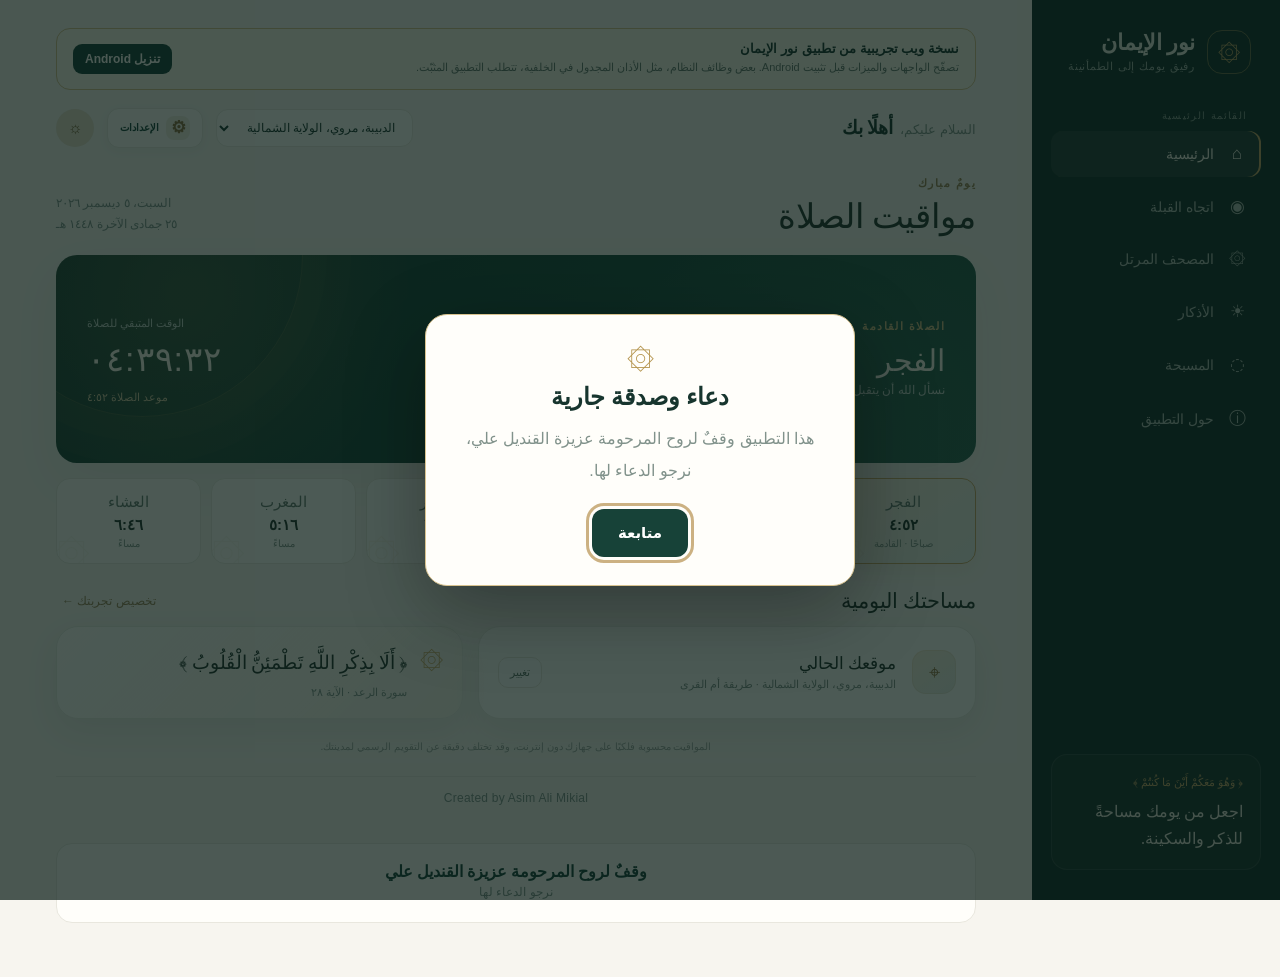
==== commit 60b29e11: "Add SEO metadata to interactive web demo" ====
--- a/demo/index.html
+++ b/demo/index.html
@@ -5,7 +5,22 @@
 <meta charset="utf-8">
 <meta name="viewport" content="width=device-width,initial-scale=1">
 <meta name="theme-color" content="#102c26">
-<title>نور الإيمان | رفيق يومك</title>
+<title>جرّب نور الإيمان | النسخة التفاعلية على الويب</title>
+<meta name="description" content="تصفّح النسخة التفاعلية من تطبيق نور الإيمان: مواقيت الصلاة والقبلة والقرآن والأذكار والمسبحة، وتعرّف على تجربة التطبيق قبل تنزيله على Android.">
+<meta name="robots" content="index,follow,max-image-preview:large">
+<link rel="canonical" href="https://noor-aliman-psi.vercel.app/demo/">
+<meta property="og:type" content="website">
+<meta property="og:locale" content="ar_AR">
+<meta property="og:site_name" content="نور الإيمان">
+<meta property="og:title" content="جرّب نور الإيمان | النسخة التفاعلية على الويب">
+<meta property="og:description" content="تجوّل داخل واجهة نور الإيمان وتعرّف على ميزاته قبل تثبيت تطبيق Android.">
+<meta property="og:url" content="https://noor-aliman-psi.vercel.app/demo/">
+<meta property="og:image" content="https://noor-aliman-psi.vercel.app/noor-al-iman-icon.png">
+<meta property="og:image:alt" content="شعار تطبيق نور الإيمان">
+<meta name="twitter:card" content="summary">
+<meta name="twitter:title" content="جرّب نور الإيمان على الويب">
+<meta name="twitter:description" content="تصفّح واجهة التطبيق وميزاته قبل تنزيل نسخة Android.">
+<meta name="twitter:image" content="https://noor-aliman-psi.vercel.app/noor-al-iman-icon.png">
 <link rel="preconnect" href="https://fonts.googleapis.com">
 <link rel="preconnect" href="https://fonts.gstatic.com" crossorigin>
 <link href="https://fonts.googleapis.com/css2?family=Amiri:wght@400;700&family=Amiri+Quran&family=DM+Sans:wght@400;500;600;700&display=swap" rel="stylesheet">
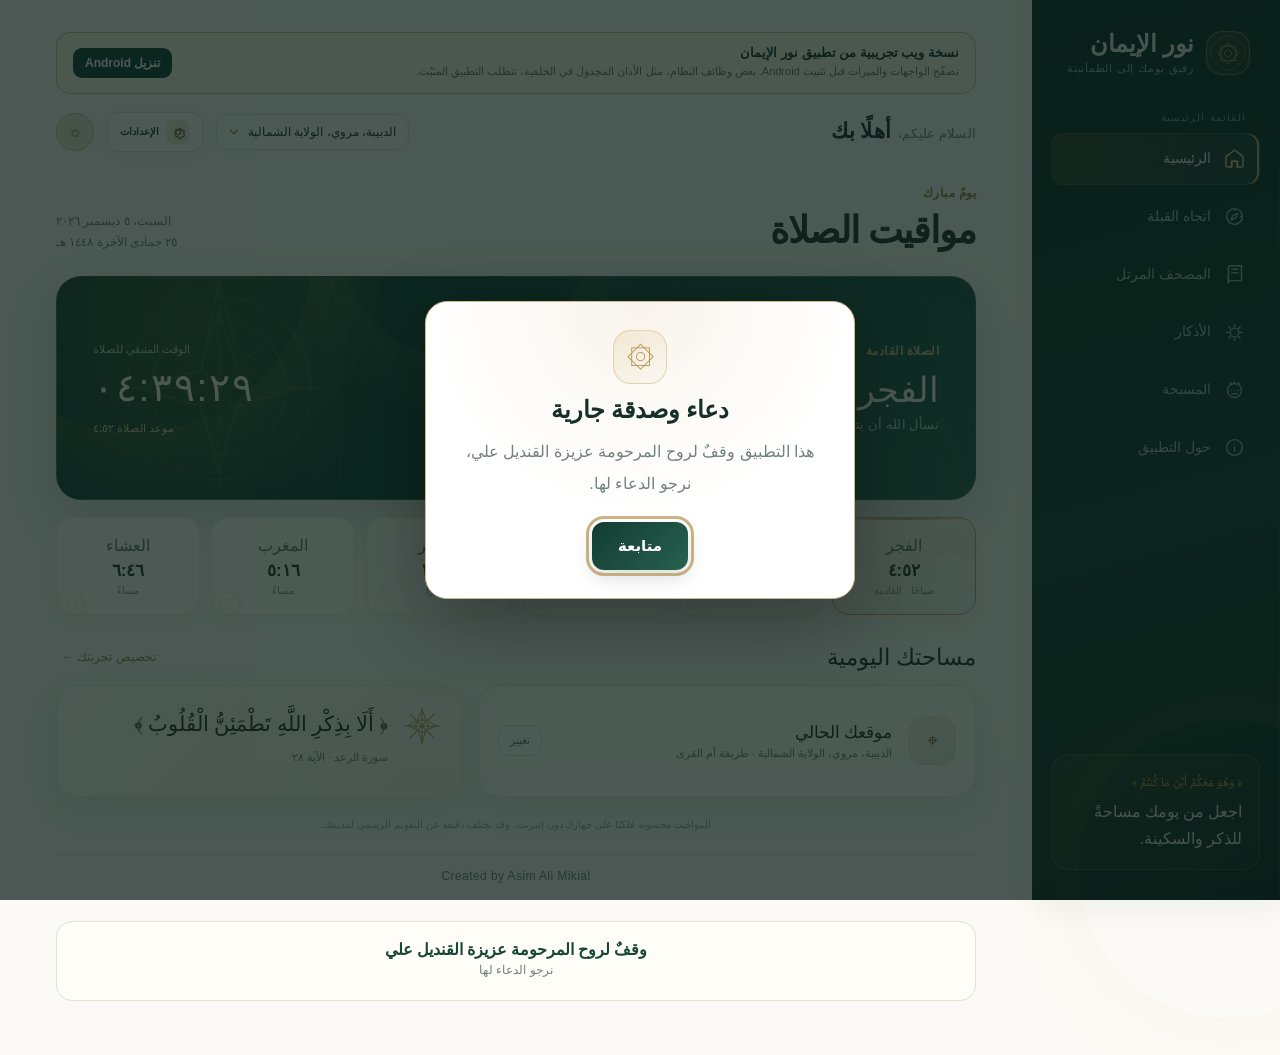
==== commit 67bc81f2: "Update interactive web demo to version 1.23.0 design" ====
--- a/demo/index.html
+++ b/demo/index.html
@@ -23,7 +23,7 @@
 <meta name="twitter:image" content="https://noor-aliman-psi.vercel.app/noor-al-iman-icon.png">
 <link rel="preconnect" href="https://fonts.googleapis.com">
 <link rel="preconnect" href="https://fonts.gstatic.com" crossorigin>
-<link href="https://fonts.googleapis.com/css2?family=Amiri:wght@400;700&family=Amiri+Quran&family=DM+Sans:wght@400;500;600;700&display=swap" rel="stylesheet">
+<link href="https://fonts.googleapis.com/css2?family=Amiri:wght@400;700&family=Amiri+Quran&family=DM+Sans:wght@400;500;600;700&family=Noto+Sans+Arabic:wght@400;500;600;700&display=swap" rel="stylesheet">
 
 <link rel="stylesheet" href="styles/noor-aliman.css">
 <style>.web-demo-banner{display:flex;align-items:center;justify-content:space-between;gap:16px;margin:0 0 18px;padding:12px 16px;border:1px solid #d8c18e;border-radius:14px;background:#fbf7e9;color:#17352e}.web-demo-banner span{display:grid;gap:2px}.web-demo-banner strong{font-size:13px}.web-demo-banner small{font-size:11px;color:#65766d;line-height:1.7}.web-demo-banner a{white-space:nowrap;background:#174238;color:#fffefa;text-decoration:none;padding:8px 12px;border-radius:9px;font-size:12px;font-weight:700}@media(max-width:600px){.web-demo-banner{align-items:flex-start;flex-direction:column;gap:8px}.web-demo-banner a{align-self:flex-start}}</style></head>
@@ -32,21 +32,21 @@
 <aside class="sidebar">
   <div class="brand"><div class="brand-mark">۞</div><div><strong>نور الإيمان</strong><small>رفيق يومك إلى الطمأنينة</small></div></div>
   <div><div class="nav-label">القائمة الرئيسية</div><nav class="nav">
-    <button class="active" data-page="home"><i>⌂</i>الرئيسية</button><button data-page="qibla"><i>◉</i>اتجاه القبلة</button><button data-page="quran"><i>۞</i>المصحف المرتل</button><button data-page="adhkar"><i>☀</i>الأذكار</button><button data-page="tasbeeh"><i>◌</i>المسبحة</button><button data-page="about"><i>ⓘ</i>حول التطبيق</button>
+    <button class="active" data-page="home"><svg class="nav-icon" viewBox="0 0 24 24" aria-hidden="true" focusable="false"><path d="m3 10 9-7 9 7v10a1 1 0 0 1-1 1h-5v-6H9v6H4a1 1 0 0 1-1-1z"/><path d="M9 21v-6h6v6"/></svg><span>الرئيسية</span></button><button data-page="qibla"><svg class="nav-icon" viewBox="0 0 24 24" aria-hidden="true" focusable="false"><circle cx="12" cy="12" r="9"/><path d="m15.5 8.5-2.2 5.3-5.3 2.2 2.2-5.3z"/><path d="M12 3v2M21 12h-2"/></svg><span>اتجاه القبلة</span></button><button data-page="quran"><svg class="nav-icon" viewBox="0 0 24 24" aria-hidden="true" focusable="false"><path d="M5 4.5A2.5 2.5 0 0 1 7.5 2H20v17H7.5A2.5 2.5 0 0 0 5 21.5z"/><path d="M5 4.5v17M9 6h7M9 10h7"/></svg><span>المصحف المرتل</span></button><button data-page="adhkar"><svg class="nav-icon" viewBox="0 0 24 24" aria-hidden="true" focusable="false"><path d="M12 3v2M12 19v2M3 12h2m14 0h2M5.6 5.6 7 7m10 10 1.4 1.4m0-12.8L17 7M7 17l-1.4 1.4"/><circle cx="12" cy="12" r="5"/></svg><span>الأذكار</span></button><button data-page="tasbeeh"><svg class="nav-icon" viewBox="0 0 24 24" aria-hidden="true" focusable="false"><circle cx="12" cy="12" r="8"/><path d="M12 4v-2m-4 2.6-1.2-1.6m9.2 1.6 1.2-1.6M8 12h.01M12 12h.01M16 12h.01M9 16h6"/></svg><span>المسبحة</span></button><button data-page="about"><svg class="nav-icon" viewBox="0 0 24 24" aria-hidden="true" focusable="false"><circle cx="12" cy="12" r="9"/><path d="M12 11v5m0-8h.01"/></svg><span>حول التطبيق</span></button>
   </nav></div>
   <div class="side-bottom"><span>﴿ وَهُوَ مَعَكُمْ أَيْنَ مَا كُنتُمْ ﴾</span><p>اجعل من يومك مساحةً للذكر والسكينة.</p></div>
 </aside>
 <main class="main">
-  <div class="web-demo-banner" role="note"><span><strong>نسخة ويب تجريبية من تطبيق نور الإيمان</strong><small>تصفّح الواجهات والميزات قبل تثبيت Android. بعض وظائف النظام، مثل الأذان المجدول في الخلفية، تتطلب التطبيق المثبّت.</small></span><a href="https://github.com/asimalimikial-rgb/Noor-aliman/releases/tag/v1.22.2" target="_blank" rel="noopener">تنزيل Android</a></div>
-  <header class="topbar"><div class="greeting">السلام عليكم،<strong>أهلًا بك</strong></div><div class="profile"><select class="city-select" aria-label="المدينة"></select><button class="settings-shortcut" type="button" data-page="settings" aria-label="فتح الإعدادات" title="الإعدادات"><span aria-hidden="true">⚙</span><small>الإعدادات</small></button><div class="avatar">☼</div></div></header>
+  <div class="web-demo-banner" role="note"><span><strong>نسخة ويب تجريبية من تطبيق نور الإيمان</strong><small>تصفّح الواجهات والميزات قبل تثبيت Android. بعض وظائف النظام، مثل الأذان المجدول في الخلفية، تتطلب التطبيق المثبّت.</small></span><a href="https://github.com/asimalimikial-rgb/Noor-aliman/releases/tag/v1.23.0" target="_blank" rel="noopener">تنزيل Android</a></div>
+  <header class="topbar"><div class="greeting">السلام عليكم،<strong>أهلًا بك</strong></div><div class="profile"><select class="city-select" aria-label="المدينة"></select><button class="settings-shortcut" type="button" data-page="settings" aria-label="فتح الإعدادات" title="الإعدادات"><span aria-hidden="true"><svg viewBox="0 0 24 24" focusable="false"><circle cx="12" cy="12" r="3.5"/><path d="m19.4 15 .1.1 1.4 1.1-1.4 2.4-1.7-.6a8 8 0 0 1-1.6.9l-.3 1.8h-2.8l-.3-1.8a8 8 0 0 1-1.6-.9l-1.7.6-1.4-2.4 1.4-1.1a7 7 0 0 1 0-1.9l-1.4-1.1 1.4-2.4 1.7.6a8 8 0 0 1 1.6-.9l.3-1.8h2.8l.3 1.8a8 8 0 0 1 1.6.9l1.7-.6 1.4 2.4-1.4 1.1a7 7 0 0 1 0 1.8Z"/></svg></span><small>الإعدادات</small></button><div class="avatar">☼</div></div></header>
   <section class="page active" id="home">
     <div class="title-row"><div><div class="eyebrow">يومٌ مبارك</div><h1>مواقيت الصلاة</h1></div><div class="date"><span id="gregDate"></span><br><span id="hijriDate"></span></div></div>
-    <section class="hero"><div class="hero-copy"><div class="eyebrow">الصلاة القادمة</div><h2 id="nextName">المغرب</h2><p>نسأل الله أن يتقبل منكم صالح الأعمال</p></div><div class="countdown"><span>الوقت المتبقي للصلاة</span><strong id="timer">٠٢:١٨:٤٥</strong><small>بعد أذان المغرب يحلو الدعاء</small></div></section>
+    <section class="hero"><div class="hero-copy"><div class="eyebrow">الصلاة القادمة</div><h2 id="nextName">المغرب</h2><p>نسأل الله أن يتقبل منكم صالح الأعمال</p></div><div class="countdown"><span>الوقت المتبقي للصلاة</span><strong id="timer">٠٢:١٨:٤٥</strong><small>بعد أذان المغرب يحلو الدعاء</small></div><div class="hero-ornament" aria-hidden="true"><svg viewBox="0 0 240 240"><circle cx="120" cy="120" r="88"/><circle cx="120" cy="120" r="65"/><path d="M120 18 137 83 202 120 137 137 120 202 103 137 38 120 103 103Z"/><path d="m120 48 18 54 54 18-54 18-18 54-18-54-54-18 54-18z"/><path d="M120 18v204M18 120h204M48 48l144 144M192 48 48 192"/></svg></div></section>
     <div class="prayer-strip" id="prayers">
       <div class="prayer"><span class="pname">الفجر</span><strong>٤:٣٨</strong><small>صباحًا</small></div><div class="prayer"><span class="pname">الشروق</span><strong>٥:٥٥</strong><small>صباحًا</small></div><div class="prayer"><span class="pname">الظهر</span><strong>١١:٣٦</strong><small>ظهرًا</small></div><div class="prayer"><span class="pname">العصر</span><strong>٢:٤٧</strong><small>عصرًا</small></div><div class="prayer next"><span class="pname">المغرب</span><strong>٥:٢٢</strong><small>مساءً · القادمة</small></div><div class="prayer"><span class="pname">العشاء</span><strong>٦:٣٦</strong><small>مساءً</small></div>
     </div>
     <div class="section-head"><h3>مساحتك اليومية</h3><button class="text-button" data-goto="settings">تخصيص تجربتك ←</button></div>
-    <div class="grid-two"><article class="card location-card"><div class="mini-icon">⌖</div><div><h4>موقعك الحالي</h4><p id="locInfo"></p></div><button class="edit" data-goto="settings">تغيير</button></article><article class="card daily-verse"><div class="ornament">۞</div><div><blockquote>﴿ أَلَا بِذِكْرِ اللَّهِ تَطْمَئِنُّ الْقُلُوبُ ﴾</blockquote><small>سورة الرعد · الآية ٢٨</small></div></article></div>
+    <div class="grid-two"><article class="card location-card"><div class="mini-icon">⌖</div><div><h4>موقعك الحالي</h4><p id="locInfo"></p></div><button class="edit" data-goto="settings">تغيير</button></article><article class="card daily-verse"><div class="ornament" aria-hidden="true"><svg viewBox="0 0 48 48"><path d="M24 3 29 16 42 24 29 29 24 45 19 29 6 24 19 16Z"/><circle cx="24" cy="24" r="8"/><path d="M24 1v46M1 24h46M8 8l32 32M40 8 8 40"/></svg></div><div><blockquote>﴿ أَلَا بِذِكْرِ اللَّهِ تَطْمَئِنُّ الْقُلُوبُ ﴾</blockquote><small>سورة الرعد · الآية ٢٨</small></div></article></div>
     <p class="notice">المواقيت محسوبة فلكيًا على جهازك دون إنترنت، وقد تختلف دقيقة عن التقويم الرسمي لمدينتك.</p>
   </section>
   <section class="page" id="qibla"><div class="title-row"><div><div class="eyebrow">وجهتك إلى البيت الحرام</div><h1>اتجاه القبلة</h1></div><div class="pill">● محسوب فلكيًا</div></div><div class="card qibla-layout"><div class="compass"><span class="north">شمال</span><i class="needle" id="needle"></i><div class="kaaba">✦</div></div><div class="qibla-info"><div class="eyebrow">من موقعك الحالي</div><div class="big"><span id="qDeg"></span> <span id="qDir" style="font-size:15px;color:#82938b"></span></div><p>اتجه نحو السهم للوصول إلى القبلة.<br>المسافة إلى الكعبة المشرفة: <strong id="qDist"></strong></p><span class="pill" id="qCity"></span><p style="font-size:10px;margin-top:15px">حرّك الهاتف بشكل الرقم ٨ لمعايرة البوصلة عند الحاجة.</p><p class="compass-status" id="compassStatus" role="status" aria-live="polite">البوصلة غير مفعّلة</p><button class="compass-enable" id="compassCalibrate" type="button">إرشادات معايرة البوصلة</button><button class="compass-enable" id="compassPermission" type="button" hidden>تفعيل البوصلة</button></div></div><div class="qibla-actions"><button class="camera-cta" id="openQiblaCamera" type="button"><span aria-hidden="true">◉</span> عرض القبلة بالكاميرا</button><small>تعمل الكاميرا بعد إذنك فقط، ويمكن إغلاقها في أي وقت.</small></div><p class="notice">الزاوية محسوبة من الشمال الحقيقي بالدائرة العظمى إلى الكعبة.</p><div class="camera-ar" id="qiblaCamera" role="dialog" aria-modal="true" aria-label="اتجاه القبلة بالكاميرا" aria-hidden="true"><video id="qiblaCameraVideo" autoplay playsinline muted></video><div class="camera-ar-shade"></div><div class="camera-ar-top"><div><strong>اتبع السهم نحو القبلة</strong><small id="arCameraStatus" role="status">جارٍ فتح الكاميرا...</small></div><button class="camera-ar-close" id="closeQiblaCamera" type="button">إغلاق ×</button></div><div class="camera-ar-center" aria-hidden="true"><div class="camera-ar-ring"><div class="camera-ar-pointer" id="cameraArrow"><span class="camera-ar-pointerhead"></span><span class="camera-ar-pointershaft"></span></div><span class="camera-ar-marker">✦</span></div></div><div class="camera-ar-bottom"><span>اتجاه القبلة</span><strong id="arBearing"></strong><small>حرّك الهاتف ببطء حتى يستقر السهم باتجاه القبلة</small></div></div></section>
@@ -74,10 +74,10 @@
 <section class="settings-group pro-only" id="proDhikrGroup"><div class="settings-group-title">تفاصيل منبه الذكر <span class="pro-tag">احترافي</span></div><div class="setting"><div><strong>التكرار</strong><small id="tsState"></small></div><select class="select" id="tsEvery"></select></div><div class="setting"><div><strong>نوع الذكر</strong><small>اختر الصيغة الصوتية</small></div><select class="select" id="tsType"></select></div><div class="setting"><div><strong>فترة العمل (من / إلى)</strong><small>ساعة بداية ونهاية التنبيه</small></div><div class="sound-controls"><input class="select" id="tsFrom" type="time"><input class="select" id="tsTo" type="time"></div></div><div class="setting"><div><strong>مستوى الصوت <span id="tsVolPct">60%</span></strong><small>مستوى معاينة الذكر وتشغيله</small></div><div class="sound-controls"><input id="tsVol" type="range" min="0.1" max="1" step="0.05"><button class="sound-preview" id="tsTest" type="button">تجربة</button></div></div></section>
 <section class="settings-group pro-only" id="proAudioGroup"><div class="settings-group-title">تخصيص الصوت <span class="pro-tag">احترافي</span></div><p class="settings-help">يمكنك اختيار صوت مستقل للفجر، أو تركه تابعاً لصوت الأذان العام. مستوى صوت الأذان هنا مستقل عن مستوى الوسائط العام في الهاتف.</p><div class="setting"><div><strong>صوت أذان الفجر</strong><small>اختيار مستقل عن بقية الصلوات</small></div><div class="sound-controls"><select class="select" id="sFajrAdhanSound" aria-label="اختيار صوت أذان الفجر"><option value="same">اتباع صوت الأذان العام</option><option value="doha">أذان الدوحة · الفجر</option><option value="classic">الأذان الكامل</option><option value="aqib">أذان عقيب عزيز</option><option value="short">أذان مختصر</option><option value="azemmour">أذان أزمور</option><option value="makkah">أذان مكة</option><option value="quseir">أذان القصير · البحر الأحمر</option></select><button class="sound-preview" id="previewFajrAdhan" type="button">تجربة</button></div></div><div class="setting"><div><strong>مستوى صوت الأذان <span id="adhanVolumePct">100%</span></strong><small>تحكم مستقل في صوت الأذان دون تغيير مستوى الهاتف</small></div><input id="adhanVolume" type="range" min="0" max="1" step="0.05" value="1" aria-label="مستوى صوت الأذان"></div></section>
 </div><p class="notice"><button class="text-button" data-goto="about">عن التطبيق والمصادر والتراخيص ←</button></p><p class="notice">تُحفظ إعداداتك تلقائياً على الجهاز. قد تتأثر التنبيهات بقيود النظام وتوفير الطاقة.</p><p class="notice">تسجيلات الأذان محفوظة محلياً؛ راجع AUDIO-LICENSES.md لمصادرها وتراخيصها.</p></section>
- <section class="page" id="about"><div class="title-row"><div><div class="eyebrow">معلومات ومصادر</div><h1>عن التطبيق</h1></div></div><div class="info-grid"><article class="card info-card"><h3>نور الإيمان</h3><p>رفيق يومي لمواقيت الصلاة، واتجاه القبلة، والقرآن الكريم، والأذكار والمسبحة. المواقيت والقبلة تُحسبان على الجهاز، وقد تختلف المواقيت قليلًا عن التقويم الرسمي.</p></article><article class="card info-card"><h3>الخصوصية والعمل دون اتصال</h3><p id="aboutOfflineInfo">لا يتطلب التطبيق حسابًا. إعداداتك وموقعك المحفوظ والتنزيلات تبقى على هذا الجهاز. تنزيل التلاوات والنصوص يحتاج اتصالًا أول مرة؛ ما تم تنزيله يُحفظ محليًا للاستخدام دون اتصال. <a href="https://github.com/asimalimikial-rgb/Noor-aliman/blob/main/PRIVACY.md" target="_blank" rel="noopener">اقرأ سياسة الخصوصية التفصيلية</a>.</p></article><article class="card info-card"><h3>مصادر أصوات الأذكار</h3><p>مقاطع سبحان الله والحمد لله والله أكبر من <a href="https://audio.com/hasibahmed868/audio/tasbeeh-subhanallah-tahmeed-alhamdulillah-tahleel-la-ilaha-illallah-takbeer-allahu-akbar" target="_blank" rel="noopener">Audio.com، للمستخدم hasibahmed868</a>، بترخيص CC0 1.0. عبارة الصلاة على النبي «صَلُّوا عَلَى رَسُولِ اللَّهِ» محفوظة كتسجيل أصلي قدّمه صاحب التطبيق وتعمل دون اتصال على Android.</p></article><article class="card info-card"><h3>مصادر القرآن والتلاوات</h3><p>عرض النص القرآني والتلاوات عبر <a href="https://quran.com" target="_blank" rel="noopener">Quran.com</a>، والتلاوات عبر <a href="https://everyayah.com" target="_blank" rel="noopener">EveryAyah</a>. حقوق التسجيلات لأصحابها ومزوديها، وتخضع لشروطهم.</p></article><article class="card info-card"><h3>التنبيهات</h3><p>تنبيهات الأذان والتذكير والتسبيح الدوري على أندرويد تحتاج أذونات الإشعارات والتنبيهات الدقيقة. قد يقيّد نظام التشغيل أوقات التنبيه عند تفعيل أوضاع توفير الطاقة.</p></article></div><p class="notice">Created by Asim Ali Mikial. لا يدّعي التطبيق ملكية النصوص القرآنية أو تسجيلات التلاوة.</p></section>
+ <section class="page" id="about"><div class="title-row"><div><div class="eyebrow">معلومات ومصادر</div><h1>عن التطبيق</h1></div></div><div class="info-grid"><article class="card info-card"><h3>نور الإيمان</h3><p>رفيق يومي لمواقيت الصلاة، واتجاه القبلة، والقرآن الكريم، والأذكار والمسبحة. المواقيت والقبلة تُحسبان على الجهاز، وقد تختلف المواقيت قليلًا عن التقويم الرسمي.</p><p class="app-version">الإصدار <strong dir="ltr">1.23.0</strong></p></article><article class="card info-card"><h3>الخصوصية والعمل دون اتصال</h3><p id="aboutOfflineInfo">لا يتطلب التطبيق حسابًا. إعداداتك وموقعك المحفوظ والتنزيلات تبقى على هذا الجهاز. تنزيل التلاوات والنصوص يحتاج اتصالًا أول مرة؛ ما تم تنزيله يُحفظ محليًا للاستخدام دون اتصال. <a href="https://github.com/asimalimikial-rgb/Noor-aliman/blob/main/PRIVACY.md" target="_blank" rel="noopener">اقرأ سياسة الخصوصية التفصيلية</a>.</p></article><article class="card info-card"><h3>مصادر أصوات الأذكار</h3><p>مقاطع سبحان الله والحمد لله والله أكبر من <a href="https://audio.com/hasibahmed868/audio/tasbeeh-subhanallah-tahmeed-alhamdulillah-tahleel-la-ilaha-illallah-takbeer-allahu-akbar" target="_blank" rel="noopener">Audio.com، للمستخدم hasibahmed868</a>، بترخيص CC0 1.0. عبارة الصلاة على النبي «صَلُّوا عَلَى رَسُولِ اللَّهِ» محفوظة كتسجيل أصلي قدّمه صاحب التطبيق وتعمل دون اتصال على Android.</p></article><article class="card info-card"><h3>مصادر القرآن والتلاوات</h3><p>عرض النص القرآني والتلاوات عبر <a href="https://quran.com" target="_blank" rel="noopener">Quran.com</a>، والتلاوات عبر <a href="https://everyayah.com" target="_blank" rel="noopener">EveryAyah</a>. حقوق التسجيلات لأصحابها ومزوديها، وتخضع لشروطهم.</p></article><article class="card info-card"><h3>التنبيهات</h3><p>تنبيهات الأذان والتذكير والتسبيح الدوري على أندرويد تحتاج أذونات الإشعارات والتنبيهات الدقيقة. قد يقيّد نظام التشغيل أوقات التنبيه عند تفعيل أوضاع توفير الطاقة.</p></article></div><p class="notice">Created by Asim Ali Mikial. لا يدّعي التطبيق ملكية النصوص القرآنية أو تسجيلات التلاوة.</p></section>
 <footer class="creator" dir="ltr">Created by Asim Ali Mikial</footer>
  </main>
-<nav class="mobile-nav"><button class="active" data-page="home"><i>⌂</i>الرئيسية</button><button data-page="qibla"><i>🧭</i>القبلة</button><button data-page="quran"><i>📖</i>القرآن</button><button data-page="adhkar"><i>☀</i>الأذكار والتسبيح</button><button data-page="settings"><i>⚙</i>الضبط</button></nav>
+<nav class="mobile-nav"><button class="active" data-page="home"><svg class="nav-icon" viewBox="0 0 24 24" aria-hidden="true" focusable="false"><path d="m3 10 9-7 9 7v10a1 1 0 0 1-1 1h-5v-6H9v6H4a1 1 0 0 1-1-1z"/><path d="M9 21v-6h6v6"/></svg><span>الرئيسية</span></button><button data-page="qibla"><svg class="nav-icon" viewBox="0 0 24 24" aria-hidden="true" focusable="false"><circle cx="12" cy="12" r="9"/><path d="m15.5 8.5-2.2 5.3-5.3 2.2 2.2-5.3z"/><path d="M12 3v2M21 12h-2"/></svg><span>القبلة</span></button><button data-page="quran"><svg class="nav-icon" viewBox="0 0 24 24" aria-hidden="true" focusable="false"><path d="M5 4.5A2.5 2.5 0 0 1 7.5 2H20v17H7.5A2.5 2.5 0 0 0 5 21.5z"/><path d="M5 4.5v17M9 6h7M9 10h7"/></svg><span>القرآن</span></button><button data-page="adhkar"><svg class="nav-icon" viewBox="0 0 24 24" aria-hidden="true" focusable="false"><path d="M12 3v2M12 19v2M3 12h2m14 0h2M5.6 5.6 7 7m10 10 1.4 1.4m0-12.8L17 7M7 17l-1.4 1.4"/><circle cx="12" cy="12" r="5"/></svg><span>الأذكار</span></button><button data-page="settings"><svg class="nav-icon" viewBox="0 0 24 24" aria-hidden="true" focusable="false"><path d="M12 8.5a3.5 3.5 0 1 0 0 7 3.5 3.5 0 0 0 0-7Z"/><path d="m19.4 15 .1.1 1.4 1.1-1.4 2.4-1.7-.6a8 8 0 0 1-1.6.9l-.3 1.8h-2.8l-.3-1.8a8 8 0 0 1-1.6-.9l-1.7.6-1.4-2.4 1.4-1.1a7 7 0 0 1 0-1.9l-1.4-1.1 1.4-2.4 1.7.6a8 8 0 0 1 1.6-.9l.3-1.8h2.8l.3 1.8a8 8 0 0 1 1.6.9l1.7-.6 1.4 2.4-1.4 1.1a7 7 0 0 1 0 1.8Z"/></svg><span>الضبط</span></button></nav>
 </div><div class="toast" id="toast"></div>
 <aside class="floating-player" id="floatingPlayer" aria-label="مشغل التلاوة" hidden>
   <div class="fp-controls"><button id="fpPrev" type="button" aria-label="الآية السابقة" title="الآية السابقة">⏮</button><button class="fp-toggle" id="fpPlay" type="button" aria-label="استمرار التلاوة">▶</button><button id="fpNext" type="button" aria-label="الآية التالية" title="الآية التالية">⏭</button></div>
--- a/demo/styles/noor-aliman.css
+++ b/demo/styles/noor-aliman.css
@@ -96,3 +96,488 @@
 .settings-hub{gap:12px;background:transparent;box-shadow:none;padding:0}.settings-group{display:grid;gap:0;padding:16px 18px;border:1px solid var(--line);border-radius:17px;background:var(--paper);box-shadow:var(--shadow)}.settings-group-title{display:flex;align-items:center;justify-content:space-between;padding-bottom:9px;margin-bottom:3px;border-bottom:1px dashed var(--line);font:16px Amiri,serif;color:var(--green)}.pro-tag{font:10px sans-serif;padding:3px 9px;border-radius:99px;background:var(--soft);color:var(--green)}.settings-help{margin:8px 0 2px;color:var(--muted);font-size:12px;line-height:1.8}#settings:not(.pro-mode) .pro-only{display:none!important}#settings .search-empty{display:none!important}#settings .setting.is-hidden{display:none!important}
 .diag-card{display:grid;gap:10px;margin:0 0 14px;padding:16px;border-inline-start:3px solid var(--green)}.diag-row{display:flex;align-items:center;justify-content:space-between;gap:8px}.diag-badge{font-size:11px;padding:4px 10px;border-radius:99px;background:var(--soft);color:var(--green)}.diag-badge.warn{background:#fff0d8;color:#805a19}.diag-status-grid{display:grid;grid-template-columns:repeat(2,minmax(0,1fr));gap:9px}.diag-status-grid>div{display:grid;gap:5px;padding:10px;border:1px solid var(--line);border-radius:12px;background:var(--cream)}.diag-status-grid small{color:var(--muted);font-size:10px}.diag-status-grid strong{font-size:12px}.diag-status-grid button,.diag-test-button{min-height:36px;padding:7px 9px;border:1px solid var(--line);border-radius:10px;background:var(--paper);color:var(--green);font-size:11px}.diag-test-button{background:var(--green);color:#fff;width:100%;font-weight:700}.dark .settings-group,.dark .diag-status-grid>div{background:#192720;border-color:#34453b}.dark .settings-group-title{color:var(--gold)}.dark .pro-tag{background:#26372f;color:var(--gold)}.dark .diag-status-grid button{background:#202f27;color:var(--gold);border-color:#43574a}.dark .diag-badge.warn{background:#3d3214;color:#f5d77f}
 @media(max-width:650px){.setting{flex-direction:column;align-items:stretch;gap:10px;padding:13px 0}.setting>.toggle{align-self:flex-end;margin-top:-28px}.sound-controls{width:100%;max-width:100%;display:flex;align-items:center;gap:8px}.sound-controls .select{flex:1;min-width:0;max-width:none;min-height:42px}.sound-preview{min-height:42px;padding:8px 13px;flex:none}.settings-group{padding:13px;border-radius:15px}.diag-status-grid{grid-template-columns:repeat(2,minmax(0,1fr))}.mobile-nav{height:66px;padding:6px 5px calc(6px + env(safe-area-inset-bottom));gap:3px}.mobile-nav button{min-width:0;flex:1;border-radius:11px;padding:5px 2px;font-size:10px;white-space:nowrap}.mobile-nav button.active{background:var(--soft);color:var(--green);font-weight:700}.dark .mobile-nav button.active{background:#26372f;color:var(--gold)}}@media(max-width:360px){.mobile-nav button{font-size:9px}.diag-status-grid{grid-template-columns:1fr}}
+
+
+/* ── Noor Al-Iman · refined visual system ─────────────────────────────── */
+:root{
+  --ink:#172f29;
+  --muted:#71847b;
+  --green:#174638;
+  --green2:#28614f;
+  --gold:#b99555;
+  --cream:#f4f1e8;
+  --paper:#fffdf7;
+  --line:#e7e0d1;
+  --soft:#edf2e9;
+  --shadow:0 12px 34px rgba(28,49,39,.065);
+  --shadow-hover:0 18px 42px rgba(28,49,39,.11);
+}
+body{
+  background:
+    radial-gradient(ellipse at 8% 4%,rgba(185,149,85,.075),transparent 30rem),
+    var(--cream);
+  color:var(--ink);
+  font-family:"DM Sans","Amiri",sans-serif;
+  letter-spacing:.005em;
+}
+.shell{background:transparent}
+.sidebar{
+  background:linear-gradient(165deg,#102b25 0%,#173d32 58%,#102820 100%);
+  border-inline-start:1px solid rgba(255,255,255,.055);
+  box-shadow:8px 0 35px rgba(16,43,37,.08);
+}
+.brand-mark{
+  border-radius:16px;
+  background:linear-gradient(145deg,rgba(201,171,111,.15),rgba(201,171,111,.035));
+  box-shadow:inset 0 0 0 1px rgba(201,171,111,.08);
+}
+.brand strong{font-size:24px;letter-spacing:0}
+.nav button{
+  min-height:47px;
+  border:1px solid transparent;
+  transition:background .22s ease,border-color .22s ease,transform .22s ease,color .22s ease;
+}
+.nav button:hover{transform:translateX(-2px);background:rgba(255,255,255,.075)}
+.nav button.active{
+  background:linear-gradient(100deg,rgba(198,169,108,.16),rgba(255,255,255,.055));
+  border-color:rgba(198,169,108,.16);
+  box-shadow:inset -2px 0 #c6a96c;
+}
+.side-bottom{
+  border-color:rgba(201,171,111,.2);
+  background:linear-gradient(145deg,rgba(201,171,111,.09),rgba(255,255,255,.025));
+}
+.main{padding-top:32px}
+.topbar{margin-bottom:34px}
+.greeting{font-size:13px;letter-spacing:.015em}
+.greeting strong{font-size:21px}
+.city-select,.settings-shortcut,.select,.surah-search,.page-jump input{
+  border-color:var(--line);
+  background:rgba(255,253,247,.88);
+  box-shadow:0 2px 9px rgba(29,48,39,.025);
+}
+.settings-shortcut{min-height:42px;padding-inline:14px}
+.settings-shortcut span{background:#f1eadb;color:#967644}
+.title-row{margin-bottom:22px}
+.title-row h1{font-size:37px;line-height:1.25;letter-spacing:-.025em}
+.eyebrow{
+  color:#9b7d45;
+  font-size:10px;
+  letter-spacing:.16em;
+  font-weight:700;
+}
+.hero{
+  min-height:224px;
+  padding:32px 36px;
+  border:1px solid rgba(221,194,137,.18);
+  border-radius:25px;
+  background:
+    radial-gradient(circle at 82% 15%,rgba(222,194,135,.12),transparent 13rem),
+    linear-gradient(118deg,#102f27 0%,#1b4a3b 54%,#245a47 100%);
+  box-shadow:0 18px 48px rgba(17,49,39,.16);
+}
+.hero:before{
+  content:"";
+  position:absolute;
+  width:250px;height:250px;
+  right:42%;top:-168px;
+  border:1px solid rgba(220,192,132,.12);
+  border-radius:50%;
+  box-shadow:0 0 0 17px rgba(220,192,132,.025),0 0 0 35px rgba(220,192,132,.025),0 0 0 53px rgba(220,192,132,.02);
+  pointer-events:none;
+}
+.hero:after{
+  width:360px;height:360px;left:-105px;top:-205px;
+  border-color:rgba(220,192,132,.18);
+  box-shadow:0 0 0 22px rgba(220,192,132,.035),0 0 0 45px rgba(220,192,132,.025),0 0 0 68px rgba(220,192,132,.02);
+}
+.hero h2{font-size:35px;line-height:1.25}
+.hero-copy p{font-size:13px;letter-spacing:.01em}
+.countdown strong{
+  font-size:39px;
+  font-variant-numeric:tabular-nums;
+  letter-spacing:.045em;
+}
+.countdown small{color:#e0cfaa}
+.prayer-strip{gap:11px;margin:17px 0 29px}
+.prayer{
+  min-height:98px;
+  display:flex;flex-direction:column;justify-content:center;
+  border-radius:17px;
+  border-color:rgba(183,163,119,.2);
+  box-shadow:0 5px 16px rgba(29,48,39,.035);
+  transition:transform .2s ease,border-color .2s ease,box-shadow .2s ease;
+}
+.prayer:hover{transform:translateY(-3px);box-shadow:var(--shadow-hover)}
+.prayer.next{
+  background:linear-gradient(155deg,#e8efe5,#f4f2e7);
+  border-color:#c8d4bd;
+  box-shadow:inset 0 0 0 1px rgba(255,255,255,.65),0 7px 20px rgba(42,80,57,.07);
+}
+.prayer .pname{font-size:16px;color:#61766b}
+.prayer strong{font-size:17px;font-weight:700;font-variant-numeric:tabular-nums}
+.section-head{margin-bottom:14px}
+.section-head h3{font-size:23px}
+.card{
+  border-radius:20px;
+  border-color:rgba(183,163,119,.22);
+  box-shadow:var(--shadow);
+  transition:box-shadow .22s ease,border-color .22s ease,transform .22s ease;
+}
+.card:hover{border-color:rgba(185,149,85,.4);box-shadow:var(--shadow-hover)}
+.location-card,.daily-verse{min-height:112px}
+.mini-icon{
+  width:48px;height:48px;border-radius:16px;
+  background:linear-gradient(145deg,#f4eddd,#eee7d5);
+  color:#8e7040;
+  box-shadow:inset 0 0 0 1px rgba(185,149,85,.12);
+}
+.daily-verse .ornament{color:var(--gold);font-size:27px}
+.daily-verse blockquote{font-size:21px;line-height:1.9}
+.content-card{border-radius:21px;padding:23px}
+.pill{background:#edf2e9;color:#37634e;border:1px solid #dce7d9}
+.qibla-layout{padding:28px}
+.compass{
+  border-color:#d7c9a7;
+  background:radial-gradient(circle,#fffdf7 46%,#f4efdf 47%,#fffdf7 49%,#fffdf7 64%,#e9e2d1 65%,#fffdf7 67%);
+  box-shadow:0 10px 30px rgba(47,58,43,.07),inset 0 0 0 7px rgba(255,255,255,.55);
+}
+.kaaba{box-shadow:0 7px 18px rgba(23,53,46,.2),inset 0 0 0 1px rgba(255,255,255,.12)}
+.quran-reader,.mushaf-sheet{
+  box-shadow:0 12px 32px rgba(66,54,28,.07);
+}
+.quran-reader{border-radius:20px}
+.mushaf-sheet{
+  border-radius:15px;
+  border-color:#bba36b;
+  box-shadow:inset 0 0 0 5px #f8f0dc,0 14px 35px rgba(65,52,26,.09);
+}
+.mushaf-topline{color:#9a7b42}
+.mushaf-surah-title{color:#806638}
+.ayahs,.mushaf-verses{font-feature-settings:"kern","liga"}
+button,.nav button,.surah-option,.page-navigation button,.sound-preview,.camera-cta,.compass-enable,.dl-btn,.ad-tab{
+  -webkit-tap-highlight-color:transparent;
+}
+button:focus-visible,select:focus-visible,input:focus-visible,.surah-option:focus-visible{
+  outline:3px solid rgba(185,149,85,.42);
+  outline-offset:2px;
+}
+button:not(:disabled){transition:background-color .2s ease,border-color .2s ease,box-shadow .2s ease,transform .2s ease}
+button:active:not(:disabled){transform:translateY(1px)}
+.settings-group{
+  border-radius:19px;
+  border-color:rgba(183,163,119,.25);
+  box-shadow:var(--shadow);
+  padding:19px 20px;
+}
+.settings-group-title{font-size:18px;color:#315c49}
+.setting{min-height:65px}
+.setting strong{font-size:17px}
+.setting small,.settings-help{line-height:1.8}
+.settings-toolbar{border-radius:18px}
+.settings-search{border-radius:12px}
+.ad-tabs{gap:10px}
+.ad-tab{border-radius:14px;min-height:46px}
+.ad-tab.active{background:linear-gradient(120deg,#174638,#28614f);box-shadow:0 6px 15px rgba(23,70,56,.15)}
+.dhikr{
+  border-radius:19px;
+  border-color:rgba(183,163,119,.24);
+  box-shadow:var(--shadow);
+}
+.dhikr-text{font-size:26px;line-height:2}
+.bead{
+  box-shadow:inset 5px 5px 12px rgba(255,255,255,.13),inset -5px -7px 15px rgba(0,0,0,.14),0 15px 30px rgba(23,53,46,.2);
+}
+.mobile-nav{
+  background:rgba(255,253,247,.96);
+  border-color:#e5dece;
+  box-shadow:0 -8px 28px rgba(26,48,38,.09);
+  backdrop-filter:blur(18px);
+}
+.mobile-nav button{transition:color .2s ease,background .2s ease}
+.mobile-nav button.active{
+  background:#edf2e9;
+  color:#245640;
+}
+.toast{box-shadow:0 12px 30px rgba(10,35,27,.24);border:1px solid rgba(255,255,255,.12)}
+.floating-player{
+  border:1px solid rgba(221,194,137,.25);
+  box-shadow:0 18px 42px rgba(8,24,18,.3);
+  backdrop-filter:blur(18px);
+}
+.tafsir-card{
+  border:1px solid rgba(183,163,119,.2);
+  border-radius:18px;
+  background:#f4f0e4;
+  box-shadow:0 7px 20px rgba(37,48,37,.04);
+}
+.tafsir-card summary{color:#37634e}
+.info-card{border-radius:18px}
+.creator{letter-spacing:.035em}
+.dark,body.dark{
+  --ink:#eee9dc;
+  --muted:#aebdb2;
+  --green:#d0b477;
+  --green2:#dfc58e;
+  --gold:#d3b875;
+  --cream:#111f1a;
+  --paper:#1a2c24;
+  --line:#34483c;
+  --soft:#253a2f;
+  --shadow:0 12px 34px rgba(0,0,0,.18);
+  --shadow-hover:0 18px 42px rgba(0,0,0,.27);
+}
+body.dark{
+  background:
+    radial-gradient(ellipse at 10% 0%,rgba(190,157,94,.075),transparent 28rem),
+    #111f1a;
+}
+.dark .sidebar{background:linear-gradient(165deg,#0b1914,#132c22 60%,#0b1914)}
+.dark .hero{
+  background:
+    radial-gradient(circle at 82% 15%,rgba(222,194,135,.1),transparent 13rem),
+    linear-gradient(118deg,#0d211a,#173c2e 58%,#1d4937);
+}
+.dark .prayer:not(.next){background:#1a2b23;border-color:#34483c}
+.dark .prayer.next{background:linear-gradient(145deg,#293b2b,#25372a);border-color:#6a6245}
+.dark .prayer .pname{color:#bdc9bc}
+.dark .prayer strong{color:#f0eadb}
+.dark .card,.dark .settings-group,.dark .dhikr{background:var(--paper);border-color:var(--line)}
+.dark .mini-icon{background:#2d3c2b;color:#dfc58e}
+.dark .daily-verse blockquote{color:#eee9dc}
+.dark .quran-reader{background:#202f25;border-color:#5d5238}
+.dark .mushaf-sheet{background:#192820;border-color:#786944;box-shadow:inset 0 0 0 5px #22352a,0 14px 35px rgba(0,0,0,.2)}
+.dark .mushaf-topline,.dark .mushaf-surah-title{color:#dfc58e;border-color:#665b3c}
+.dark .mushaf-page-number{background:#192820;color:#dfc58e}
+.dark .tafsir-card{background:#22342a;border-color:#3b4d3e}
+.dark .tafsir-card summary{color:#dfc58e}
+.dark .mobile-nav{background:rgba(25,42,34,.96);border-color:#34483c}
+.dark .mobile-nav button.active{background:#2b4032;color:#e0c58d}
+.dark .settings-shortcut,.dark .city-select,.dark .select,.dark .surah-search{background:#20342a;color:#eee9dc;border-color:#405344}
+.dark .settings-shortcut span{background:#33422e;color:#e0c58d}
+.dark .pill{background:#263b2e;color:#e0c58d;border-color:#405344}
+.dark .compass{background:radial-gradient(circle,#20342a 46%,#293a2c 47%,#20342a 49%,#20342a 64%,#354334 65%,#20342a 67%);border-color:#786944}
+.dark .compass-enable{background:#20342a;color:#e0c58d;border-color:#405344}
+@media(max-width:900px){
+  .main{padding:25px 24px 42px}
+  .hero{padding:27px}
+}
+@media(max-width:650px){
+  body{background:var(--cream)}
+  .main{padding:16px 15px 30px}
+  .topbar{margin-bottom:25px}
+  .title-row{margin-bottom:17px}
+  .title-row h1{font-size:31px}
+  .hero{min-height:184px;padding:22px 18px;border-radius:21px}
+  .hero h2{font-size:28px}
+  .countdown strong{font-size:29px}
+  .prayer-strip{gap:8px;margin:14px 0 24px}
+  .prayer{min-height:88px;border-radius:15px;padding:10px 5px}
+  .prayer .pname{font-size:15px}
+  .prayer strong{font-size:16px}
+  .section-head h3{font-size:21px}
+  .card{border-radius:17px;padding:16px}
+  .daily-verse blockquote{font-size:18px}
+  .content-card{padding:16px}
+  .qibla-layout{padding:20px}
+  .settings-group{padding:14px}
+  .settings-group-title{font-size:17px}
+  .dhikr-text{font-size:23px}
+  .mobile-nav{height:68px}
+  .mobile-nav button{font-size:9px}
+}
+
+/* Shared interaction and typography polish for linked interface assets. */
+:root{scrollbar-color:#b9a16b #f0eee5;scrollbar-width:thin}
+::selection{background:#d9c89e;color:#17352e}
+button:disabled{cursor:not-allowed}
+input,select,textarea{accent-color:#9c814d}
+.settings-shortcut,.city-select,.select,.settings-search,.surah-search{
+  transition:border-color .2s ease,box-shadow .2s ease,background-color .2s ease;
+}
+.settings-shortcut:hover,.city-select:focus,.select:focus,.settings-search:focus,.surah-search:focus{
+  border-color:var(--gold);box-shadow:0 0 0 3px rgba(202,167,102,.12);outline:none;
+}
+.nav button,.mobile-nav button,.ad-tab,.surah-option{user-select:none}
+.floating-player{border-radius:18px}
+.tafsir-view{border-radius:18px}
+.compass-status{padding:9px 12px;border:1px solid var(--line);border-radius:11px;background:var(--paper)}
+.camera-ar-top,.camera-ar-bottom{backdrop-filter:blur(16px)}
+.dark{scrollbar-color:#786944 #1a2c24}
+.dark ::selection{background:#665b3c;color:#fffefa}
+.dark .compass-status{background:#20342a;border-color:#405344;color:#eee9dc}
+
+@media(prefers-reduced-motion:reduce){
+  *,*::before,*::after{scroll-behavior:auto!important;animation-duration:.01ms!important;animation-iteration-count:1!important;transition-duration:.01ms!important}
+}
+
+
+/* ── Signature interface pass: iconography, Arabic typography, hierarchy ── */
+:root{
+  --noor-forest:#102f27;
+  --noor-forest-2:#1c4a3b;
+  --noor-gold:#b99555;
+  --noor-gold-light:#dfc58d;
+  --noor-radius-card:22px;
+  --noor-ease:cubic-bezier(.2,.75,.25,1);
+}
+body{font-family:"Noto Sans Arabic","DM Sans",Amiri,sans-serif;letter-spacing:0}
+h1,h2,h3,h4,.brand strong,.side-bottom p,.eyebrow,.prayer .pname,.daily-verse blockquote,
+.settings-group-title,.setting strong,.dhikr-text,.mushaf-verses,.mushaf-surah-title{
+  font-family:"Amiri","Noto Sans Arabic",serif;
+}
+.nav button,.mobile-nav button{font-family:"Noto Sans Arabic",sans-serif}
+.nav-icon{
+  display:block;flex:0 0 21px;width:21px;height:21px;
+  fill:none;stroke:currentColor;stroke-width:1.65;
+  stroke-linecap:round;stroke-linejoin:round;
+  opacity:.88;transition:transform .24s var(--noor-ease),color .24s ease,opacity .24s ease;
+}
+.nav button:hover .nav-icon,.nav button.active .nav-icon{color:var(--noor-gold-light);opacity:1;transform:scale(1.08)}
+.nav button span{line-height:1.7}
+.brand-mark{position:relative;overflow:hidden}
+.brand-mark:after{
+  content:"";position:absolute;inset:5px;border:1px solid rgba(223,197,141,.22);
+  border-radius:11px;transform:rotate(45deg);pointer-events:none;
+}
+.sidebar{isolation:isolate}
+.sidebar:after{
+  content:"";position:absolute;z-index:-1;inset:auto -100px -120px auto;width:300px;height:300px;
+  border:1px solid rgba(223,197,141,.09);border-radius:50%;
+  box-shadow:0 0 0 22px rgba(223,197,141,.018),0 0 0 46px rgba(223,197,141,.015),0 0 0 70px rgba(223,197,141,.012);
+  pointer-events:none;
+}
+.settings-shortcut span svg{width:18px;height:18px;stroke:currentColor;fill:none;stroke-width:1.7}
+.avatar{border:1px solid rgba(185,149,85,.35);box-shadow:inset 0 0 0 4px rgba(255,255,255,.25)}
+.title-row h1{font-family:"Amiri","Noto Sans Arabic",serif;font-weight:700}
+.eyebrow{letter-spacing:.04em;text-transform:none;font-size:12px}
+.hero{isolation:isolate}
+.hero:before{animation:noor-orbit 24s linear infinite}
+.hero:after{pointer-events:none}
+@keyframes noor-orbit{to{transform:rotate(360deg)}}
+.prayer{
+  position:relative;overflow:hidden;
+  transition:transform .28s var(--noor-ease),box-shadow .28s ease,border-color .28s ease;
+}
+.prayer:before{
+  content:"";position:absolute;inset:0 0 auto;height:2px;
+  background:linear-gradient(90deg,transparent,var(--noor-gold),transparent);
+  opacity:0;transition:opacity .2s ease;
+}
+.prayer:hover:before,.prayer.next:before{opacity:.8}
+.prayer.next{position:relative}
+.prayer.next:after{
+  content:"";position:absolute;inset:auto -24px -40px auto;width:100px;height:100px;
+  border:1px solid rgba(185,149,85,.16);border-radius:50%;
+  box-shadow:0 0 0 12px rgba(185,149,85,.035),0 0 0 24px rgba(185,149,85,.025);
+}
+.card{border-radius:var(--noor-radius-card)}
+.location-card .edit,.compass-enable,.camera-cta,.sound-preview,.page-navigation button,
+.player2 button:not(.play),.diag-status-grid button,.settings-close,.reset{
+  transition:transform .2s var(--noor-ease),border-color .2s ease,background .2s ease,box-shadow .2s ease;
+}
+.location-card .edit:hover,.compass-enable:hover,.camera-cta:hover,.sound-preview:hover,
+.page-navigation button:hover,.player2 button:not(.play):hover,.diag-status-grid button:hover,
+.settings-close:hover{transform:translateY(-1px);border-color:var(--noor-gold);box-shadow:0 6px 16px rgba(23,53,46,.08)}
+select.select{
+  appearance:none;-webkit-appearance:none;
+  padding-inline:12px 34px;
+  background-image:url("data:image/svg+xml,%3Csvg xmlns='http://www.w3.org/2000/svg' width='14' height='14' viewBox='0 0 24 24' fill='none' stroke='%23967b49' stroke-width='2' stroke-linecap='round' stroke-linejoin='round'%3E%3Cpath d='m6 9 6 6 6-6'/%3E%3C/svg%3E");
+  background-repeat:no-repeat;background-position:left 12px center;
+}
+.city-select{appearance:none;-webkit-appearance:none;padding-inline:12px 30px;background-image:url("data:image/svg+xml,%3Csvg xmlns='http://www.w3.org/2000/svg' width='14' height='14' viewBox='0 0 24 24' fill='none' stroke='%23967b49' stroke-width='2' stroke-linecap='round' stroke-linejoin='round'%3E%3Cpath d='m6 9 6 6 6-6'/%3E%3C/svg%3E");background-repeat:no-repeat;background-position:left 10px center}
+.settings-group{position:relative;overflow:hidden}
+.settings-group:before{
+  content:"";position:absolute;inset:0 auto 0 0;width:3px;
+  background:linear-gradient(180deg,transparent,var(--noor-gold),transparent);opacity:.55;
+}
+.settings-group-title{font-size:19px}
+.settings-group .setting{gap:18px}
+.settings-group .setting>div:first-child{min-width:0}
+.settings-group .setting strong{font-size:18px}
+.settings-group .setting small{display:block;line-height:1.8;margin-top:3px}
+.toggle{flex:none;box-shadow:inset 0 1px 2px rgba(0,0,0,.08)}
+.toggle:checked{background:linear-gradient(90deg,#47785e,#6c9b78)}
+.toggle:focus-visible{outline:3px solid rgba(185,149,85,.55);outline-offset:3px}
+.ad-tab{position:relative;overflow:hidden}
+.ad-tab.active{box-shadow:0 7px 18px rgba(23,70,56,.15)}
+.ad-tab.active:after{content:"";position:absolute;inset:auto 22% 4px;height:2px;border-radius:9px;background:var(--noor-gold-light)}
+.dhikr{position:relative;overflow:hidden}
+.dhikr:before{content:"۞";position:absolute;top:9px;inset-inline-start:13px;color:rgba(185,149,85,.16);font:24px Amiri;pointer-events:none}
+.dhikr-btn{transition:transform .2s var(--noor-ease),box-shadow .2s ease,background .2s ease}
+.dhikr-btn:active{transform:scale(.985)}
+.dhikr.done{border-color:#b8cdb8}
+.mushaf-sheet{background-image:radial-gradient(ellipse at 50% 0,rgba(185,149,85,.08),transparent 55%)}
+.mushaf-topline{font-family:"Amiri","Noto Sans Arabic",serif}
+.mushaf-page-number{box-shadow:0 2px 7px rgba(90,70,34,.08)}
+.quran-panel,.surah-browser{min-width:0}
+.surah-option{min-height:43px;transition:background .18s ease,transform .18s var(--noor-ease)}
+.surah-option:hover{transform:translateX(-2px)}
+.surah-option.active{box-shadow:inset -2px 0 var(--noor-gold)}
+.tafsir-card{border:1px solid rgba(185,149,85,.2)}
+.tafsir-card summary{display:flex;align-items:center;justify-content:center;gap:10px}
+.tafsir-card summary:after{margin-inline-start:auto}
+.mobile-nav button{position:relative;align-content:center;gap:3px}
+.mobile-nav .nav-icon{width:20px;height:20px;flex-basis:20px}
+.mobile-nav button.active .nav-icon{color:var(--noor-gold)}
+.mobile-nav button.active:before{
+  content:"";position:absolute;top:0;left:28%;right:28%;height:2px;
+  border-radius:0 0 4px 4px;background:var(--noor-gold);
+}
+.creator{font-family:"DM Sans",sans-serif}
+.dark select.select,.dark .city-select{background-color:#20342a;background-image:url("data:image/svg+xml,%3Csvg xmlns='http://www.w3.org/2000/svg' width='14' height='14' viewBox='0 0 24 24' fill='none' stroke='%23dfc58d' stroke-width='2' stroke-linecap='round' stroke-linejoin='round'%3E%3Cpath d='m6 9 6 6 6-6'/%3E%3C/svg%3E")}
+.dark .prayer.next{background:linear-gradient(145deg,#293d30,#22372c);border-color:#756b4b}
+.dark .prayer.next:after{border-color:rgba(223,197,141,.15)}
+.dark .mushaf-sheet{background-image:radial-gradient(ellipse at 50% 0,rgba(223,197,141,.07),transparent 55%)}
+.dark .dhikr.done{border-color:#506b56}
+@media(max-width:900px){
+  .main{padding-inline:26px}
+  .nav button{padding-inline:11px}
+}
+@media(max-width:650px){
+  body{font-family:"Noto Sans Arabic",Amiri,sans-serif}
+  .main{padding:17px 14px 28px}
+  .topbar{gap:8px}
+  .profile{gap:7px}
+  .hero{padding:22px 18px;min-height:190px}
+  .hero h2{font-size:29px}
+  .countdown strong{font-size:28px}
+  .prayer-strip{gap:8px}
+  .prayer{min-height:92px}
+  .mobile-nav{height:calc(68px + env(safe-area-inset-bottom));padding-bottom:calc(6px + env(safe-area-inset-bottom))}
+  .mobile-nav button{font-size:10px}
+  .mobile-nav .nav-icon{width:21px;height:21px}
+  .settings-group .setting{gap:8px}
+  .settings-group .setting strong{font-size:17px}
+  .settings-group .setting small{font-size:10px}
+  .qibla-info{text-align:center}
+  .info-card h3{font-family:"Amiri","Noto Sans Arabic",serif}
+}
+@media(prefers-reduced-motion:reduce){
+  .hero:before{animation:none}
+  .prayer,.nav-icon,.card,.surah-option{transition:none}
+}
+
+/* Bespoke geometric ornament and compact icon-led tab controls. */
+.hero-ornament{
+  position:absolute;z-index:0;left:4%;top:50%;width:min(31%,250px);
+  aspect-ratio:1;transform:translateY(-50%);opacity:.17;pointer-events:none;
+}
+.hero-ornament svg{
+  display:block;width:100%;height:100%;fill:none;stroke:#e5cc91;stroke-width:.8;
+  stroke-linecap:round;stroke-linejoin:round;
+  animation:noor-ornament-turn 90s linear infinite;
+}
+@keyframes noor-ornament-turn{to{transform:rotate(360deg)}}
+.daily-verse .ornament{flex:0 0 42px;width:42px;height:42px;display:grid;place-items:center}
+.daily-verse .ornament svg{width:38px;height:38px;fill:none;stroke:var(--noor-gold);stroke-width:1.3;stroke-linejoin:round;opacity:.9}
+.ad-tab{display:flex;align-items:center;justify-content:center;gap:10px}
+.ad-tab .tab-icon{width:19px;height:19px;flex:none;fill:none;stroke:currentColor;stroke-width:1.6;stroke-linecap:round;stroke-linejoin:round}
+.ad-tab span{line-height:1.5}
+.dark .hero-ornament{opacity:.2}
+@media(max-width:650px){
+  .hero-ornament{left:-5%;width:38%;opacity:.13}
+  .ad-tab{gap:7px;padding:11px 7px;font-size:12px}
+  .ad-tab .tab-icon{width:17px;height:17px}
+}
+@media(prefers-reduced-motion:reduce){.hero-ornament svg{animation:none}}
